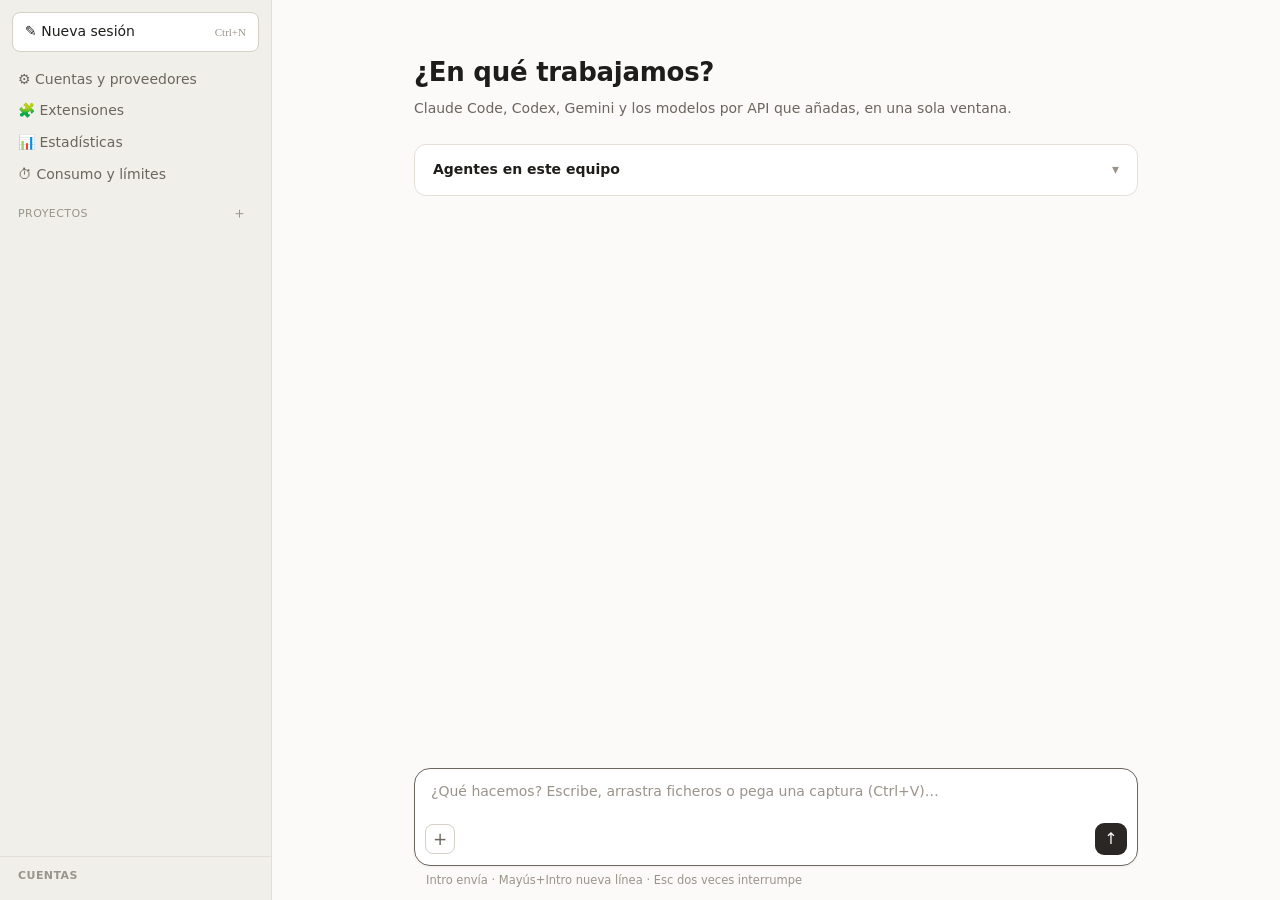
==== src/MultiAgente.App/ui/index.html @ a61f45fe "MultiAgente 0.7.3 Claude Code, Codex y Gemini en una sola ventana, con varias cuentas de varios prov" ====
<!doctype html>
<html lang="es">
<head>
<meta charset="utf-8">
<meta http-equiv="Content-Security-Policy" content="default-src 'self'; img-src 'self' data: https://adjuntos.multiagente; style-src 'self'; script-src 'self'">
<title>MultiAgente</title>
<link rel="stylesheet" href="lib/hljs-claro.css" media="(prefers-color-scheme: light)">
<link rel="stylesheet" href="lib/hljs-oscuro.css" media="(prefers-color-scheme: dark)">
<link rel="stylesheet" href="app.css">
</head>
<body>
  <aside>
    <button class="nueva" id="btnNueva" title="Nueva sesión (Ctrl+N)">✎ Nueva sesión <kbd>Ctrl+N</kbd></button>
    <nav class="menu">
      <button id="btnCuentas">⚙ Cuentas y proveedores</button>
      <button id="btnExtensiones">🧩 Extensiones</button>
      <button id="btnEstadisticas">📊 Estadísticas</button>
      <button id="btnConsumo">⏱ Consumo y límites</button>
    </nav>
    <div class="seccion">Proyectos <button class="mas-proy" id="btnProyectoNuevo" title="Nuevo proyecto">＋</button></div>
    <div class="arbol" id="arbol"></div>
    <div class="cuentas-lat">
      <h4>Cuentas</h4>
      <div id="cuentasLat"></div>
    </div>
  </aside>

  <main>
    <!-- Inicio: sesión nueva -->
    <section class="vista" id="vInicio">
      <div class="conv"><div class="col bienvenida">
        <h1>¿En qué trabajamos?</h1>
        <p class="sub">Claude Code, Codex, Gemini y los modelos por API que añadas, en una sola ventana.</p>
        <section class="tarjeta" id="tarjetaSinCuentas" hidden>
          <h2>Primero, añade una cuenta</h2>
          <p>Una cuenta de Claude, Codex o Gemini (con su inicio de sesión) o de cualquier proveedor por API: GLM, DeepSeek, Kimi,
            Qwen, OpenRouter, modelos locales con Ollama…</p>
          <p><button class="boton prim" id="btnIrCuentas">Añadir cuenta</button></p>
        </section>
        <details class="tarjeta" id="tarjetaAgentes">
          <summary><h2>Agentes en este equipo</h2><span id="resumenAgentes" class="tenue"></span></summary>
          <div id="listaAgentes"></div>
          <footer id="pieAgentes" hidden>
            <span>Falta algo para usar algún agente.</span>
            <button class="boton" id="btnRecomprobar">Comprobar otra vez</button>
            <button class="boton prim" id="btnInstalar">Instalar lo que falta</button>
          </footer>
        </details>
      </div></div>
      <div class="abajo" id="abajoInicio"></div>
    </section>

    <!-- Sesión abierta -->
    <section class="vista" id="vSesion" hidden>
      <header class="cab">
        <div class="cab-tit">
          <span class="nom" id="sesTitulo"></span>
          <button class="ruta enlace" id="sesCarpeta" title="Abrir la carpeta"></button>
        </div>
        <span class="estado-txt" id="sesEstado"></span>
        <span class="contexto" id="sesContexto" hidden title="Contexto usado de la conversación"><i></i><b></b></span>
        <label class="quien" title="Cuenta que trabaja en esta sesión"><span class="punto" id="sesPunto"></span>
          <select id="sesCuenta"></select></label>
        <button class="boton fino" id="btnCambios" title="Ver los ficheros cambiados">± Cambios <b id="cambiosN"></b></button>
        <button class="boton fino" id="btnArchivar" title="Archivar la sesión (deja de verse en la lista)">Archivar</button>
      </header>
      <div class="conv" id="conv"><div class="col" id="entradas"></div></div>
      <div class="abajo" id="abajoSesion"></div>
    </section>

    <!-- Estadísticas -->
    <section class="vista" id="vEstadisticas" hidden>
      <div class="conv"><div class="col ancha">
        <h1>Estadísticas</h1>
        <p class="sub">Lo que han informado los agentes: turnos, tokens y coste (el coste solo cuando el agente lo da, normalmente
          en las cuentas de API). Los límites de cada cuenta se cambian en Cuentas y proveedores › «Límites…».</p>
        <div class="periodo" id="periodo">
          <button data-dias="1">Hoy</button><button data-dias="7" class="on">7 días</button><button data-dias="30">30 días</button>
        </div>
        <div class="cifras" id="cifras"></div>
        <h2 class="titulo-seccion">Por cuenta</h2>
        <div class="lista" id="estCuentas"></div>
        <h2 class="titulo-seccion">Tokens por día</h2>
        <div class="tarjeta barras" id="estDias"></div>
        <h2 class="titulo-seccion">Sesiones que más han usado</h2>
        <div class="lista" id="estSesiones"></div>
      </div></div>
    </section>

    <!-- Consumo y límites -->
    <section class="vista" id="vConsumo" hidden>
      <div class="conv"><div class="col ancha">
        <h1>Consumo y límites</h1>
        <p class="sub">Cuánto ha gastado cada cuenta. Las suscripciones de Claude informan de su bloque de 5 horas y de su límite
          semanal; el mes es el coste que informan los agentes frente al presupuesto que pongas. La marca de cada barra es donde
          el equipo pasa a otra cuenta.</p>
        <p><button class="boton" id="btnConsumoActualizar">↻ Actualizar ahora</button></p>
        <div class="consumos" id="consumoCuentas"></div>
      </div></div>
    </section>

    <!-- Extensiones compartidas -->
    <section class="vista" id="vExtensiones" hidden>
      <div class="conv"><div class="col ancha">
        <h1>Extensiones</h1>
        <p class="sub">Lo que pongas aquí lo usan <b>todas tus cuentas</b> (y, cuando el formato lo permite, Claude Code, Codex y
          Gemini a la vez). Los cambios valen para las sesiones que se abran a partir de ahora.</p>

        <h2 class="titulo-seccion">Servidores MCP
          <button class="boton fino" id="btnMcpNuevo">＋ Añadir servidor</button>
          <button class="boton fino" id="btnMcpImportar">Importar de mi configuración…</button></h2>
        <p class="sub">Herramientas externas (GitHub, bases de datos, navegador…). MultiAgente se las pasa a cada sesión: no se
          toca la configuración de cada agente. Las claves se guardan cifradas.</p>
        <div id="mcpImportables" class="tarjeta" hidden></div>
        <div id="mcpForm" class="tarjeta" hidden></div>
        <div class="lista" id="listaMcp"></div>

        <h2 class="titulo-seccion">Skills
          <button class="boton fino" id="btnSkillNueva">＋ Nueva</button>
          <button class="boton fino" data-importar="skills">Importar de mi configuración…</button>
          <button class="boton fino" data-anadir="skills">Añadir carpeta…</button>
          <button class="boton fino" data-carpeta="skills">Abrir carpeta</button></h2>
        <p class="sub">Instrucciones especializadas que el agente carga cuando las necesita (formato SKILL.md). Una sola carpeta
          para Claude Code, Codex y Gemini.</p>
        <div id="importables-skills" class="tarjeta" hidden></div>
        <div class="lista" id="listaSkills"></div>

        <div id="carpetasExt"></div>

        <h2 class="titulo-seccion">Plugins de Claude Code</h2>
        <p class="sub">Se instalan una vez con <code>/plugin</code> en cualquier sesión de Claude y quedan para todas tus cuentas
          de Claude. Aquí se activan o desactivan.</p>
        <div class="lista" id="listaPlugins"></div>

        <h2 class="titulo-seccion">Instrucciones comunes
          <button class="boton fino" id="btnInstrUsuario">Copiar de mis instrucciones…</button></h2>
        <p class="sub">Normas para todos los agentes y cuentas: se añaden al CLAUDE.md, AGENTS.md y GEMINI.md de cada cuenta en
          un bloque marcado. Lo que cada agente recuerde por su cuenta se conserva y se comparte entre las cuentas de su proveedor.</p>
        <div id="instrUsuario" class="tarjeta" hidden></div>
        <textarea id="instrTexto" class="editor" rows="10" spellcheck="false" placeholder="Por ejemplo: Responde siempre en castellano. Antes de dar algo por hecho, pruébalo."></textarea>
        <p><button class="boton prim" id="btnInstrGuardar">Guardar instrucciones</button></p>
      </div></div>
    </section>

    <!-- Cuentas -->
    <section class="vista" id="vCuentas" hidden>
      <div class="conv"><div class="col ancha">
        <h1>Cuentas y proveedores</h1>
        <p class="sub">Cada cuenta tiene su propia carpeta dentro de <b>datos\cuentas</b>. Tu configuración de siempre
          (~/.claude, ~/.codex, ~/.gemini) no se toca. Las claves se guardan cifradas en la carpeta de MultiAgente.</p>
        <div class="lista" id="listaCuentas"></div>

        <h2 class="titulo-seccion">Equipos <button class="boton fino" id="btnNuevoEquipo">＋ Nuevo equipo</button></h2>
        <p class="sub">Un equipo reparte las sesiones «Automático» entre sus cuentas y, cuando una se agota, pasa la sesión a
          la siguiente con margen sin perder el hilo (mismo proveedor: la misma conversación; otro: con un resumen de lo hecho).</p>
        <div id="listaEquipos"></div>
        <label class="casilla"><input type="checkbox" id="chkResumen"> Mantener un resumen de cada sesión para los relevos
          (una llamada breve a Claude Haiku tras los turnos; solo en equipos con más de una cuenta)</label>

        <section class="tarjeta" id="formCuenta">
          <h2>Añadir cuenta</h2>
          <div class="campos">
            <label>Tipo de cuenta
              <select id="fcTipo"></select>
            </label>
            <p class="ayuda" id="fcAyuda"></p>
            <label>Nombre de la cuenta <input id="fcAlias" maxlength="40" placeholder="p. ej. Claude trabajo, GLM, DeepSeek"></label>
            <label id="fcClaveL">Clave de API
              <span class="fila-campo"><input id="fcClave" type="password" autocomplete="off" spellcheck="false">
              <button class="boton fino" id="fcVerClave" type="button" title="Ver u ocultar">👁</button></span>
              <button class="enlace" id="fcDondeClave" type="button"></button>
            </label>
            <label id="fcEndpointL">Dirección de la API <input id="fcEndpoint" spellcheck="false"></label>
            <label id="fcModeloL">Modelo
              <span class="fila-campo"><input id="fcModelo" list="fcModelos" spellcheck="false" placeholder="El que proponga el proveedor">
              <button class="boton fino" id="fcListar" type="button">Actualizar lista</button></span>
              <datalist id="fcModelos"></datalist>
              <span class="ayuda" id="fcModelosInfo"></span>
            </label>
          </div>
          <footer><span class="tenue" id="fcCatalogo"></span><button class="boton prim" id="fcAnadir">Añadir</button></footer>
        </section>
      </div></div>
    </section>
    <!-- Visor de cambios (a la derecha de la sesión) -->
    <div class="panel" id="panelCambios" hidden>
      <div class="panel-asa" id="panelAsa" title="Arrastra para cambiar el ancho"></div>
      <header class="panel-cab">
        <b>Cambios</b>
        <span class="tenue" id="pcInfo"></span>
        <div class="seg" id="pcModo">
          <button data-modo="git" title="Todo lo que ha cambiado en la carpeta desde el último commit (git)">Carpeta</button>
          <button data-modo="sesion" title="Las ediciones que han hecho los agentes en esta sesión">Esta sesión</button>
        </div>
        <button class="boton fino" id="pcRecargar" title="Actualizar">↻</button>
        <button class="boton fino" id="pcCerrar" title="Cerrar el visor">✕</button>
      </header>
      <div class="panel-cuerpo" id="pcCuerpo"></div>
    </div>
  </main>

  <dialog class="dialogo" id="dlgProyecto">
    <h2 id="dpTitulo">Nuevo proyecto</h2>
    <div class="campos">
      <label>Nombre <input id="dpNombre" maxlength="60" placeholder="p. ej. Web de clientes"></label>
      <label>Carpeta de trabajo
        <span class="fila-campo"><input id="dpRuta" spellcheck="false" placeholder="C:\proyectos\web">
        <button class="boton fino" id="dpElegir" type="button">Elegir…</button></span>
      </label>
      <p class="ayuda">Las sesiones nuevas del proyecto trabajan en esta carpeta. Puede haber varios proyectos en la misma
        carpeta, y una sesión se puede pasar de un proyecto a otro arrastrándola en el lateral.</p>
      <p class="error" id="dpError" hidden></p>
    </div>
    <footer><button class="boton" id="dpCancelar" type="button">Cancelar</button><button class="boton prim" id="dpGuardar" type="button">Crear</button></footer>
  </dialog>

  <dialog class="dialogo ancho" id="dlgImportar">
    <h2>Importar conversaciones</h2>
    <p class="ayuda">Las conversaciones de Claude Code, Codex y Gemini que ya tienes en este PC. Se copian a MultiAgente (los
      originales no se tocan) y las sigues con tus cuentas: con una del mismo proveedor se retoman tal cual; con otra, el agente
      recibe la conversación.</p>
    <div class="imp-filtros">
      <input id="imBuscar" type="search" placeholder="Buscar por título o carpeta…" spellcheck="false">
      <select id="imOrigen"><option value="">Todas</option><option value="Claude">Claude Code</option><option value="Codex">Codex</option><option value="Gemini">Gemini CLI</option></select>
      <label class="casilla"><input type="checkbox" id="imOcultar" checked> Ocultar las ya importadas</label>
    </div>
    <div class="imp-lista" id="imLista"></div>
    <p class="error" id="imError" hidden></p>
    <footer>
      <button class="boton" id="imTodas" type="button">Marcar las que se ven</button>
      <span class="hueco"></span>
      <button class="boton" id="imCerrar" type="button">Cerrar</button>
      <button class="boton prim" id="imImportar" type="button">Importar</button>
    </footer>
  </dialog>

  <div class="menu-flot" id="menuFlot" role="menu" hidden></div>

  <div class="soltar" id="soltar" hidden><b>Suelta para adjuntar</b><span>Se enviarán con tu mensaje</span></div>
  <div class="avisos" id="avisos" aria-live="polite"></div>

  <template id="tCaja">
    <div class="banda relevo" hidden></div>
    <div class="banda" hidden></div>
    <div class="permiso" hidden></div>
    <div class="cola" hidden></div>
    <div class="caja">
      <div class="campos-nueva" hidden>
        <button class="chip elige carpeta" title="Carpeta de trabajo">📁 <span>Elegir carpeta…</span></button>
        <select class="chip elige proyectos" title="Proyectos recientes"></select>
        <label class="chip elige">Quién <select class="cuenta-nueva"></select></label>
      </div>
      <div class="dentro">
        <div class="pend" hidden></div>
        <div class="ordenes" hidden></div>
        <textarea rows="1" placeholder="Escribe, arrastra ficheros o pega una captura (Ctrl+V)…  / para órdenes"></textarea>
        <div class="fila">
          <button class="mas-btn" title="Adjuntar ficheros">+</button>
          <span class="opciones"></span>
          <div class="der">
            <button class="parar" title="Interrumpir (Esc dos veces)" hidden>■</button>
            <button class="enviar" title="Enviar (Intro)">↑</button>
          </div>
        </div>
      </div>
    </div>
    <div class="pie"><span>Intro envía · Mayús+Intro nueva línea · Esc dos veces interrumpe</span><span class="version"></span></div>
  </template>

<script src="lib/marked.umd.js"></script>
<script src="lib/purify.min.js"></script>
<script src="lib/highlight.min.js"></script>
<script src="lib/diff.min.js"></script>
<script src="app.js"></script>
</body>
</html>
---- src/MultiAgente.App/ui/lib/hljs-claro.css ----
pre code.hljs{display:block;overflow-x:auto;padding:1em}code.hljs{padding:3px 5px}/*!
  Theme: GitHub
  Description: Light theme as seen on github.com
  Author: github.com
  Maintainer: @Hirse
  Updated: 2021-05-15

  Outdated base version: https://github.com/primer/github-syntax-light
  Current colors taken from GitHub's CSS
*/.hljs{color:#24292e;background:#fff}.hljs-doctag,.hljs-keyword,.hljs-meta .hljs-keyword,.hljs-template-tag,.hljs-template-variable,.hljs-type,.hljs-variable.language_{color:#d73a49}.hljs-title,.hljs-title.class_,.hljs-title.class_.inherited__,.hljs-title.function_{color:#6f42c1}.hljs-attr,.hljs-attribute,.hljs-literal,.hljs-meta,.hljs-number,.hljs-operator,.hljs-selector-attr,.hljs-selector-class,.hljs-selector-id,.hljs-variable{color:#005cc5}.hljs-meta .hljs-string,.hljs-regexp,.hljs-string{color:#032f62}.hljs-built_in,.hljs-symbol{color:#e36209}.hljs-code,.hljs-comment,.hljs-formula{color:#6a737d}.hljs-name,.hljs-quote,.hljs-selector-pseudo,.hljs-selector-tag{color:#22863a}.hljs-subst{color:#24292e}.hljs-section{color:#005cc5;font-weight:700}.hljs-bullet{color:#735c0f}.hljs-emphasis{color:#24292e;font-style:italic}.hljs-strong{color:#24292e;font-weight:700}.hljs-addition{color:#22863a;background-color:#f0fff4}.hljs-deletion{color:#b31d28;background-color:#ffeef0}
---- src/MultiAgente.App/ui/lib/hljs-oscuro.css ----
pre code.hljs{display:block;overflow-x:auto;padding:1em}code.hljs{padding:3px 5px}/*!
  Theme: GitHub Dark
  Description: Dark theme as seen on github.com
  Author: github.com
  Maintainer: @Hirse
  Updated: 2021-05-15

  Outdated base version: https://github.com/primer/github-syntax-dark
  Current colors taken from GitHub's CSS
*/.hljs{color:#c9d1d9;background:#0d1117}.hljs-doctag,.hljs-keyword,.hljs-meta .hljs-keyword,.hljs-template-tag,.hljs-template-variable,.hljs-type,.hljs-variable.language_{color:#ff7b72}.hljs-title,.hljs-title.class_,.hljs-title.class_.inherited__,.hljs-title.function_{color:#d2a8ff}.hljs-attr,.hljs-attribute,.hljs-literal,.hljs-meta,.hljs-number,.hljs-operator,.hljs-selector-attr,.hljs-selector-class,.hljs-selector-id,.hljs-variable{color:#79c0ff}.hljs-meta .hljs-string,.hljs-regexp,.hljs-string{color:#a5d6ff}.hljs-built_in,.hljs-symbol{color:#ffa657}.hljs-code,.hljs-comment,.hljs-formula{color:#8b949e}.hljs-name,.hljs-quote,.hljs-selector-pseudo,.hljs-selector-tag{color:#7ee787}.hljs-subst{color:#c9d1d9}.hljs-section{color:#1f6feb;font-weight:700}.hljs-bullet{color:#f2cc60}.hljs-emphasis{color:#c9d1d9;font-style:italic}.hljs-strong{color:#c9d1d9;font-weight:700}.hljs-addition{color:#aff5b4;background-color:#033a16}.hljs-deletion{color:#ffdcd7;background-color:#67060c}
---- src/MultiAgente.App/ui/app.css ----
:root{
  --ventana:#fbfaf8; --lateral:#f1efea; --tarjeta:#ffffff; --linea:#e3dfd7; --linea2:#d5d0c6;
  --texto:#1f1d1a; --suave:#6b665e; --tenue:#9a948a; --tinta:#2a2724; --sobre-tinta:#fbfaf8;
  --claude:#c96442; --codex:#10a37f; --gemini:#3b7ded; --api:#8b5cf6;
  --ambar:#b7791f; --ambar-fondo:#fdf4e3; --ambar-borde:#f0d9a8;
  --verde:#2f855a; --rojo:#c2410c; --rojo-fondo:#fdeee6; --azul:#2b6cb0; --sel:#e8e4dc; --burbuja:#ece8e0;
  --sombra:0 1px 2px rgba(0,0,0,.05),0 8px 24px rgba(0,0,0,.08);
  --mono:"Cascadia Mono",Consolas,monospace;
}
@media (prefers-color-scheme: dark){
  :root{
    --ventana:#1e1d1b; --lateral:#191816; --tarjeta:#262421; --linea:#33302c; --linea2:#45413b;
    --texto:#ece9e3; --suave:#a8a298; --tenue:#7b766d; --tinta:#ece9e3; --sobre-tinta:#1e1d1b;
    --ambar:#e0a54a; --ambar-fondo:#2e2516; --ambar-borde:#5a4520; --verde:#5fb98a; --rojo:#f08a5d; --rojo-fondo:#3a2219;
    --sel:#2c2a26; --burbuja:#2c2a26; --sombra:0 1px 2px rgba(0,0,0,.3),0 8px 24px rgba(0,0,0,.4);
  }
}
*{box-sizing:border-box}
[hidden]{display:none!important}
html,body{height:100%}
body{margin:0;display:flex;background:var(--ventana);color:var(--texto);font:14px/1.55 "Segoe UI Variable Text","Segoe UI",system-ui,sans-serif;overflow:hidden}
button,input,select,textarea{font:inherit;color:inherit}
button{cursor:pointer}
button:disabled{cursor:default;opacity:.5}
:focus-visible{outline:2px solid var(--gemini);outline-offset:2px}
.tenue{color:var(--tenue)}
.enlace{border:0;background:none;padding:0;color:var(--suave);text-decoration:underline;text-underline-offset:2px;cursor:pointer;font-size:inherit;text-align:left}
.boton{border:1px solid var(--linea2);background:var(--tarjeta);border-radius:8px;padding:5px 12px;font-size:13px;white-space:nowrap}
.boton:hover:not(:disabled){background:var(--burbuja)}
.boton.prim{background:var(--tinta);color:var(--sobre-tinta);border-color:var(--tinta)}
.boton.fino{padding:3px 9px;font-size:12px}
.boton.peligro{color:var(--rojo)}
.p-Claude{background:var(--claude)} .p-Codex{background:var(--codex)} .p-Gemini{background:var(--gemini)} .p-api{background:var(--api)} .p-comun{background:var(--tenue)}
.punto{display:inline-block;width:9px;height:9px;border-radius:3px;flex:none}

/* ---------- Lateral */
aside{width:272px;background:var(--lateral);border-right:1px solid var(--linea);display:flex;flex-direction:column;flex:none;min-height:0}
.nueva{margin:12px;padding:8px 12px;border:1px solid var(--linea2);background:var(--tarjeta);border-radius:8px;display:flex;align-items:center;gap:8px;text-align:left}
.nueva:hover{background:var(--burbuja)}
.nueva kbd{margin-left:auto;font:11px "Segoe UI";color:var(--tenue)}
.menu{padding:0 8px;display:flex;flex-direction:column}
.menu button{border:0;background:none;text-align:left;padding:5px 10px;border-radius:6px;color:var(--suave)}
.menu button:hover,.menu button.on{background:var(--sel);color:var(--texto)}
.seccion{padding:14px 18px 4px;font-size:11px;letter-spacing:.04em;text-transform:uppercase;color:var(--tenue)}
.arbol{flex:1;overflow:auto;padding-bottom:8px}
.vacio{padding:2px 18px;font-size:13px;color:var(--tenue)}
.proyecto{padding:6px 18px 2px;font-weight:600;font-size:13px;display:flex;gap:6px;align-items:center;white-space:nowrap;overflow:hidden;text-overflow:ellipsis}
.ses{margin:1px 8px;padding:5px 10px 5px 26px;border-radius:7px;display:flex;align-items:center;gap:8px;font-size:13px;position:relative;border:0;background:none;width:calc(100% - 16px);text-align:left}
.ses:hover{background:var(--sel)}
.ses.activa{background:var(--sel);font-weight:600}
.ses .t{flex:1;white-space:nowrap;overflow:hidden;text-overflow:ellipsis}
.est{position:absolute;left:11px;top:50%;margin-top:-4px;width:8px;height:8px;border-radius:50%;background:var(--linea2)}
.est.Trabajando,.est.Arrancando{border:2px solid var(--azul);border-right-color:transparent;background:none;width:10px;height:10px;margin-top:-5px;left:10px;animation:gira 1s linear infinite}
.est.Esperando{background:var(--verde)} .est.PidePermiso{background:var(--rojo)} .est.Error{background:var(--ambar)}
@keyframes gira{to{transform:rotate(360deg)}}
@media (prefers-reduced-motion: reduce){.est.Trabajando,.est.Arrancando{animation:none}}
.cuentas-lat{border-top:1px solid var(--linea);padding:10px 0 12px;max-height:40%;overflow:auto}
.cuentas-lat h4{margin:0 0 4px;padding:0 18px;font-size:11px;letter-spacing:.04em;text-transform:uppercase;color:var(--tenue);font-weight:600}
.cta{display:flex;align-items:center;gap:8px;padding:3px 18px;font-size:12.5px}
.cta .a{flex:1;white-space:nowrap;overflow:hidden;text-overflow:ellipsis}
.cta .e{font-size:11.5px;color:var(--tenue)} .cta .e.falta{color:var(--ambar)}

/* ---------- Vistas */
main{flex:1;display:flex;min-width:0;min-height:0}
.vista{flex:1;display:flex;flex-direction:column;min-width:0;min-height:0}
.conv{flex:1;overflow:auto;padding:28px 0 16px;scroll-behavior:auto}
.col{max-width:780px;margin:0 auto;padding:0 28px}
.col.ancha{max-width:900px}
.bienvenida{padding-top:24px}
h1{font-size:26px;font-weight:600;margin:0 0 6px;letter-spacing:-.01em}
.sub{color:var(--suave);margin:0 0 24px}
.tarjeta{border:1px solid var(--linea);background:var(--tarjeta);border-radius:12px;padding:14px 18px;margin-bottom:16px}
.tarjeta h2{font-size:14px;margin:0;font-weight:600}
.tarjeta p{margin:8px 0 0;color:var(--suave)}
.tarjeta>summary{list-style:none;display:flex;align-items:center;gap:12px;cursor:pointer}
.tarjeta>summary::-webkit-details-marker{display:none}
.tarjeta>summary::after{content:"▾";margin-left:auto;color:var(--tenue)}
.tarjeta[open]>summary{margin-bottom:8px}
.tarjeta footer{display:flex;align-items:center;gap:10px;margin-top:12px;padding-top:12px;border-top:1px solid var(--linea);color:var(--suave);font-size:13px}
.tarjeta footer>span:first-child{flex:1}

.prov{display:grid;grid-template-columns:12px 140px 1fr auto;gap:4px 12px;align-items:start;padding:9px 0;border-top:1px solid var(--linea)}
.prov:first-child{border-top:0}
.prov .punto{margin-top:6px}
.prov .nombre{font-weight:600}
.prov ul{list-style:none;margin:0;padding:0;font-size:13px;color:var(--suave)}
.prov li{display:flex;gap:8px}
.prov li .v{color:var(--tenue);font-variant-numeric:tabular-nums}
.ok{color:var(--verde)} .falta{color:var(--ambar)}

/* ---------- Cabecera de sesión */
.cab{height:52px;display:flex;align-items:center;gap:12px;padding:0 20px;border-bottom:1px solid var(--linea);flex:none}
.cab-tit{display:flex;flex-direction:column;min-width:0;flex:1;line-height:1.25}
.cab .nom{font-weight:600;white-space:nowrap;overflow:hidden;text-overflow:ellipsis}
.cab .ruta{font-size:12px;color:var(--tenue);text-decoration:none;white-space:nowrap;overflow:hidden;text-overflow:ellipsis;max-width:100%}
.cab .ruta:hover{text-decoration:underline}
.estado-txt{font-size:12px;color:var(--suave);white-space:nowrap}
.quien{display:flex;align-items:center;gap:6px;font-size:12.5px;border:1px solid var(--linea2);border-radius:20px;padding:2px 6px 2px 10px}
.quien select{border:0;background:none;outline:none;max-width:280px}

/* ---------- Conversación */
.yo{display:flex;flex-direction:column;align-items:flex-end;margin:6px 0 20px}
.yo .burbuja{background:var(--burbuja);border-radius:14px 14px 4px 14px;padding:9px 14px;max-width:85%;white-space:pre-wrap;overflow-wrap:anywhere}
.adjs{display:flex;gap:8px;margin-bottom:6px;flex-wrap:wrap;justify-content:flex-end}
.mini{width:110px;height:72px;border-radius:8px;border:1px solid var(--linea2);background:var(--tarjeta) center/cover no-repeat;position:relative;overflow:hidden}
.mini small{position:absolute;bottom:0;left:0;right:0;font-size:10px;padding:1px 6px;background:color-mix(in srgb,var(--tarjeta) 85%,transparent);color:var(--suave);white-space:nowrap;overflow:hidden;text-overflow:ellipsis}
.fich{display:flex;align-items:center;gap:8px;border:1px solid var(--linea2);background:var(--tarjeta);border-radius:8px;padding:5px 10px;font-size:12px;max-width:260px;position:relative}
.fich span{white-space:nowrap;overflow:hidden;text-overflow:ellipsis}
.ia{margin:0 0 14px;overflow-wrap:anywhere}
.ia>:first-child{margin-top:0}
.ia p{margin:0 0 10px}
.ia pre{background:var(--burbuja);border-radius:8px;padding:10px 12px;overflow:auto;font:12.5px/1.45 var(--mono)}
.ia pre code.hljs{background:none;padding:0}
.ia code{font:12.5px var(--mono);background:var(--burbuja);padding:1px 5px;border-radius:4px}
.ia pre code{background:none;padding:0}
.ia table{border-collapse:collapse;margin:8px 0}
.ia th,.ia td{border:1px solid var(--linea2);padding:4px 8px;text-align:left}
.ia a{color:var(--azul)}
.cuenta-de{font-size:11px;color:var(--tenue);margin:-6px 0 10px}
details.pens{margin:0 0 10px;color:var(--suave);font-size:13px}
details.pens summary{cursor:pointer;color:var(--tenue);list-style:none}
details.pens summary::before{content:"▸ "} details.pens[open] summary::before{content:"▾ "}
details.pens div{white-space:pre-wrap;padding:4px 0 0 14px;border-left:2px solid var(--linea)}
details.herr{margin:2px 0;font-size:13px;color:var(--suave)}
details.herr summary{cursor:pointer;list-style:none;display:flex;align-items:center;gap:8px;padding:2px 0}
details.herr summary::-webkit-details-marker{display:none}
details.herr summary .ic{width:16px;text-align:center;flex:none}
details.herr summary .tt{flex:1;white-space:nowrap;overflow:hidden;text-overflow:ellipsis}
details.herr summary .st{font-size:11.5px}
.st.completed{color:var(--verde)} .st.failed{color:var(--rojo)} .st.pending,.st.in_progress{color:var(--azul)}
details.herr .cuerpo{margin:4px 0 8px 24px}
details.herr pre{margin:4px 0;max-height:320px;overflow:auto;background:var(--burbuja);border-radius:6px;padding:8px 10px;font:12px/1.45 var(--mono);white-space:pre-wrap}
.dif{font:12px/1.45 var(--mono);background:var(--burbuja);border-radius:6px;padding:6px 0;max-height:360px;overflow:auto;margin:4px 0}
.dif div{padding:0 10px;white-space:pre-wrap}
.dif .mas{background:color-mix(in srgb,var(--verde) 16%,transparent)}
.dif .menos{background:color-mix(in srgb,var(--rojo) 16%,transparent)}
.dif-ruta{font-size:12px}
.plan{border:1px solid var(--linea);border-radius:10px;padding:8px 14px;margin:8px 0 14px;font-size:13px;background:var(--tarjeta)}
.plan b{font-size:12px;color:var(--suave);font-weight:600}
.plan ul{list-style:none;margin:4px 0 0;padding:0}
.plan li.completed{color:var(--tenue);text-decoration:line-through}
.plan li.in_progress{font-weight:600}
.relevo-linea{display:flex;align-items:center;gap:12px;margin:22px 0;color:var(--suave);font-size:12px}
.relevo-linea::before,.relevo-linea::after{content:"";flex:1;height:1px;background:var(--linea2)}
.relevo-linea>span{border:1px solid var(--linea2);border-radius:20px;padding:3px 12px;background:var(--ventana);max-width:80%;text-align:center}
.aviso{margin:6px 0 14px;font-size:13px;padding:7px 12px;border-radius:8px;background:var(--burbuja);color:var(--suave)}
.aviso.error,.aviso.limite{background:var(--rojo-fondo);color:var(--texto)}
.aviso.interrumpido{background:none;padding:0;color:var(--tenue)}
.trabajando{color:var(--tenue);font-size:13px;margin:4px 0 12px;display:flex;align-items:center;gap:8px}
.trabajando i{width:10px;height:10px;border-radius:50%;border:2px solid var(--azul);border-right-color:transparent;animation:gira 1s linear infinite}

/* ---------- Abajo: bandas, permiso, cola, caja */
.abajo{flex:none;padding:0 0 10px}
.banda,.permiso,.cola{max-width:780px;margin:0 auto 8px;padding:0 28px}
.banda>div{display:flex;align-items:center;gap:10px;background:var(--ambar-fondo);border:1px solid var(--ambar-borde);border-radius:10px;padding:8px 12px;font-size:13px}
.banda>div span{flex:1}
.banda.relevo>div{background:color-mix(in srgb,var(--azul) 9%,var(--tarjeta));border-color:color-mix(in srgb,var(--azul) 35%,var(--linea2))}
.banda .reloj{font-variant-numeric:tabular-nums;font-weight:600}
.permiso>div{border:1px solid var(--rojo);background:var(--tarjeta);border-radius:12px;padding:10px 12px;box-shadow:var(--sombra)}
.permiso .pt{font-size:13px;margin-bottom:8px}
.permiso .pt b{font-weight:600}
.permiso .ops{display:flex;gap:8px;flex-wrap:wrap}
.cola>div{font-size:12.5px;color:var(--suave);border:1px dashed var(--linea2);border-radius:10px;padding:6px 12px}
.cola>div div{white-space:nowrap;overflow:hidden;text-overflow:ellipsis}
.caja{max-width:780px;margin:0 auto;padding:0 28px;position:relative}
.campos-nueva{display:flex;gap:8px;flex-wrap:wrap;margin-bottom:8px}
.caja .dentro{border:1px solid var(--linea2);background:var(--tarjeta);border-radius:16px;box-shadow:0 1px 3px rgba(0,0,0,.05)}
.caja .dentro:focus-within{border-color:var(--suave)}
.pend{display:flex;gap:8px;padding:10px 12px 0;flex-wrap:wrap}
.pend .mini{width:70px;height:50px}
.quitar{position:absolute;top:2px;right:2px;width:18px;height:18px;border-radius:50%;border:0;background:var(--tinta);color:var(--sobre-tinta);font-size:10px;line-height:18px;padding:0}
.fich .quitar{position:static;margin-left:4px}
.caja textarea{display:block;width:100%;border:0;background:none;resize:none;outline:none;padding:12px 16px 4px;color:var(--texto);min-height:48px;max-height:40vh}
.caja textarea::placeholder{color:var(--tenue)}
.fila{display:flex;align-items:center;gap:6px;padding:6px 10px 10px}
.opciones{display:flex;gap:4px;flex-wrap:wrap;min-width:0}
.chip{white-space:nowrap;border:1px solid transparent;background:none;border-radius:8px;padding:3px 8px;color:var(--suave);font-size:12.5px;max-width:240px}
select.chip{appearance:none;-webkit-appearance:none;cursor:pointer;padding-right:18px;background-image:linear-gradient(45deg,transparent 50%,currentColor 50%),linear-gradient(135deg,currentColor 50%,transparent 50%);background-position:calc(100% - 9px) 55%,calc(100% - 5px) 55%;background-size:4px 4px;background-repeat:no-repeat}
select.chip:hover,.chip:hover{background-color:var(--burbuja)}
.chip.elige{border-color:var(--linea2);color:var(--texto);display:inline-flex;align-items:center;gap:6px}
.chip.elige select{border:0;background:none;outline:none;max-width:220px}
.chip.carpeta span{max-width:300px;overflow:hidden;text-overflow:ellipsis}
.mas-btn{flex:none;width:30px;height:30px;border-radius:8px;border:1px solid var(--linea2);background:none;font-size:17px;line-height:1;color:var(--suave)}
.der{margin-left:auto;display:flex;gap:6px}
.enviar,.parar{flex:none;width:32px;height:32px;border-radius:9px;border:0;background:var(--tinta);color:var(--sobre-tinta);font-size:16px}
.parar{font-size:12px}
.pie{max-width:780px;margin:6px auto 0;padding:0 40px;font-size:11.5px;color:var(--tenue);display:flex;gap:16px;justify-content:space-between}
.ordenes{max-height:220px;overflow:auto;border-bottom:1px solid var(--linea);padding:4px}
.ordenes button{display:flex;gap:10px;width:100%;border:0;background:none;text-align:left;padding:4px 10px;border-radius:6px;font-size:13px}
.ordenes button.sel,.ordenes button:hover{background:var(--sel)}
.ordenes b{font-weight:600;white-space:nowrap}
.ordenes span{color:var(--suave);white-space:nowrap;overflow:hidden;text-overflow:ellipsis}

/* ---------- Cuentas */
.lista{border:1px solid var(--linea);border-radius:12px;background:var(--tarjeta);overflow:hidden;margin-bottom:20px}
.cuenta{display:grid;grid-template-columns:28px minmax(0,1.3fr) minmax(0,1.2fr) auto;gap:14px;align-items:center;padding:12px 16px;border-top:1px solid var(--linea)}
.cuenta:first-child{border-top:0}
.logo{width:28px;height:28px;border-radius:7px;color:#fff;font-weight:700;font-size:13px;display:flex;align-items:center;justify-content:center}
.cuenta .n{font-weight:600;min-width:0}
.cuenta .n small{display:block;font-weight:400;color:var(--suave);font-size:12px;white-space:nowrap;overflow:hidden;text-overflow:ellipsis}
.cuenta .t{font-size:12px;color:var(--suave)}
.cuenta .acc{display:flex;gap:6px}
.campos{display:grid;gap:12px;margin-top:12px}
.campos label{display:flex;flex-direction:column;gap:4px;font-size:13px;color:var(--suave)}
.campos input,.campos select{border:1px solid var(--linea2);background:var(--ventana);border-radius:8px;padding:6px 10px;color:var(--texto);width:100%}
.fila-campo{display:flex;gap:6px;align-items:center}
.ayuda{font-size:12.5px;color:var(--suave);margin:0}

h2.titulo-seccion{font-size:16px;margin:8px 0 4px;display:flex;align-items:center;gap:12px}
.cuenta .uso{font-size:11.5px;color:var(--suave);display:block}
.cuenta .uso.agotada{color:var(--ambar)}
.equipo{border:1px solid var(--linea);border-radius:12px;background:var(--tarjeta);padding:12px 16px;margin-bottom:12px}
.equipo .cab-eq{display:flex;gap:10px;align-items:center;flex-wrap:wrap;margin-bottom:10px;font-size:13px;color:var(--suave)}
.equipo .cab-eq input[type=text]{font-weight:600;border:1px solid var(--linea2);background:var(--ventana);border-radius:7px;padding:4px 8px;color:var(--texto);width:180px}
.equipo .cab-eq select,.equipo .cab-eq input[type=number]{border:1px solid var(--linea2);background:var(--ventana);border-radius:7px;padding:3px 6px;color:var(--texto)}
.equipo .cab-eq input[type=number]{width:64px}
.equipo .cab-eq .der{margin-left:auto}
.miembros{display:flex;flex-direction:column;gap:4px}
.miembro{display:flex;align-items:center;gap:8px;border:1px solid var(--linea);border-radius:8px;padding:4px 8px;font-size:13px;background:var(--ventana)}
.miembro.fuera{opacity:.55}
.miembro .a{flex:1}
.miembro .num{width:18px;color:var(--tenue);font-size:12px;text-align:right}
.miembro button{border:0;background:none;color:var(--suave);padding:0 4px}
.casilla{display:flex;gap:8px;align-items:flex-start;font-size:13px;color:var(--suave);margin:4px 0 20px}

/* ---------- Estadísticas y límites */
.periodo{display:inline-flex;border:1px solid var(--linea2);border-radius:9px;overflow:hidden;margin-bottom:16px}
.periodo button{border:0;background:var(--tarjeta);padding:5px 14px;font-size:13px;color:var(--suave)}
.periodo button.on{background:var(--tinta);color:var(--sobre-tinta)}
.cifras{display:grid;grid-template-columns:repeat(3,minmax(0,1fr));gap:12px;margin-bottom:20px}
.cifra{border:1px solid var(--linea);background:var(--tarjeta);border-radius:12px;padding:12px 16px}
.cifra b{display:block;font-size:22px;font-weight:600;font-variant-numeric:tabular-nums}
.cifra span{font-size:12px;color:var(--suave)}
.fila-est{display:grid;grid-template-columns:minmax(0,1.6fr) repeat(3,minmax(70px,.6fr));gap:10px;align-items:center;padding:9px 16px;border-top:1px solid var(--linea);font-size:13px}
.fila-est:first-child{border-top:0}
.fila-est.cab{font-size:11.5px;color:var(--tenue);text-transform:uppercase;letter-spacing:.03em}
.fila-est .num{text-align:right;font-variant-numeric:tabular-nums}
.fila-est .t{display:flex;align-items:center;gap:8px;min-width:0}
.fila-est .t span:last-child{white-space:nowrap;overflow:hidden;text-overflow:ellipsis}
.barras{display:flex;align-items:flex-end;gap:4px;height:150px;padding:12px 16px 26px;position:relative}
.barra{flex:1;background:color-mix(in srgb,var(--azul) 55%,transparent);border-radius:3px 3px 0 0;min-height:1px;position:relative}
.barra span{position:absolute;bottom:-20px;left:50%;transform:translateX(-50%);font-size:10px;color:var(--tenue);white-space:nowrap}
.limites{display:flex;gap:12px;flex-wrap:wrap;align-items:flex-end;grid-column:1 / -1;padding:8px 0 2px;font-size:12.5px;color:var(--suave)}
.limites label{display:flex;flex-direction:column;gap:3px}
.limites input{width:110px;border:1px solid var(--linea2);background:var(--ventana);border-radius:7px;padding:4px 8px;color:var(--texto)}
.contexto{display:flex;align-items:center;gap:6px;font-size:12px;color:var(--suave);white-space:nowrap}
.contexto i{width:16px;height:16px;border-radius:50%;background:conic-gradient(var(--suave) calc(var(--p,0)*1%),var(--linea2) 0);position:relative}
.contexto i::after{content:"";position:absolute;inset:3px;border-radius:50%;background:var(--ventana)}
.contexto.alto{color:var(--ambar)} .contexto.alto i{background:conic-gradient(var(--ambar) calc(var(--p,0)*1%),var(--linea2) 0)}

/* ---------- Extensiones */
.ext{display:grid;grid-template-columns:minmax(0,1fr) auto;gap:4px 14px;align-items:center;padding:10px 16px;border-top:1px solid var(--linea)}
.ext:first-child{border-top:0}
.ext .n{font-weight:600;min-width:0}
.ext .n small{display:block;font-weight:400;color:var(--suave);font-size:12px;white-space:nowrap;overflow:hidden;text-overflow:ellipsis}
.ext .n .problema{color:var(--ambar)}
.ext .acc{display:flex;gap:6px;align-items:center}
.ext.inactivo .n{opacity:.55}
.lista-vacia{padding:10px 16px;color:var(--tenue);font-size:13px}
.sel-lista{display:flex;flex-direction:column;gap:4px;max-height:280px;overflow:auto;margin:8px 0}
.sel-lista label{display:flex;gap:8px;align-items:flex-start;font-size:13px}
.sel-lista small{color:var(--suave)}
.editor{width:100%;border:1px solid var(--linea2);background:var(--tarjeta);border-radius:10px;padding:10px 12px;font:13px/1.5 var(--mono);color:var(--texto);resize:vertical}
.valores{display:grid;grid-template-columns:1fr 1.4fr auto auto;gap:6px;align-items:center;font-size:12.5px}
.valores input[type=text],.valores input[type=password]{border:1px solid var(--linea2);background:var(--ventana);border-radius:7px;padding:4px 8px;color:var(--texto);width:100%}
.interr{position:relative;width:34px;height:19px;flex:none}
.interr input{opacity:0;width:0;height:0;position:absolute}
.interr span{position:absolute;inset:0;border-radius:10px;background:var(--linea2);cursor:pointer;transition:background .15s}
.interr span::after{content:"";position:absolute;top:2px;left:2px;width:15px;height:15px;border-radius:50%;background:#fff;transition:transform .15s}
.interr input:checked+span{background:var(--verde)}
.interr input:checked+span::after{transform:translateX(15px)}
.interr input:focus-visible+span{outline:2px solid var(--gemini);outline-offset:2px}

/* ---------- Ventanas estrechas (la ventana mínima es de 820 px) */
@media (max-width: 1000px){
  aside{width:220px}
  .col,.caja,.banda,.permiso,.cola{padding:0 14px}
  .pie{padding:0 24px}
  .cab{padding:0 12px}
  .quien select{max-width:150px}
  .cuenta{grid-template-columns:28px minmax(0,1fr) auto;}
  .cuenta .t{grid-column:2}
  .cuenta .acc{grid-column:3;grid-row:1 / span 2}
}

/* ---------- Soltar y avisos */
.soltar{position:fixed;inset:10px;border:2px dashed var(--azul);border-radius:16px;background:color-mix(in srgb,var(--azul) 8%,var(--ventana));display:flex;flex-direction:column;align-items:center;justify-content:center;gap:6px;color:var(--azul);z-index:20;pointer-events:none}
.soltar b{font-size:17px} .soltar span{color:var(--suave)}
.avisos{position:fixed;right:16px;bottom:16px;display:flex;flex-direction:column;gap:8px;z-index:30;max-width:420px}
.avisos div{background:var(--tinta);color:var(--sobre-tinta);border-radius:10px;padding:10px 14px;font-size:13px;box-shadow:var(--sombra)}

/* ---------- Proyectos en el lateral */
.seccion{display:flex;align-items:center}
.mas-proy{margin-left:auto;border:0;background:none;color:var(--tenue);font-size:15px;line-height:1;padding:2px 6px;border-radius:5px}
.mas-proy:hover{background:var(--sel);color:var(--texto)}
.proyecto{margin:4px 8px 1px;padding:4px 6px 4px 8px;border-radius:7px;cursor:pointer;user-select:none;color:var(--texto)}
.proyecto:hover{background:color-mix(in srgb,var(--sel) 60%,transparent)}
.proyecto .flecha{width:10px;flex:none;color:var(--tenue);font-size:10px}
.proyecto .n{flex:1;overflow:hidden;text-overflow:ellipsis}
.proyecto .cuantas{font-size:11px;font-weight:400;color:var(--tenue)}
.proyecto .acc{display:none;gap:2px}
.proyecto:hover .acc,.proyecto:focus-within .acc{display:flex}
.proyecto .acc button{border:0;background:none;color:var(--suave);font-weight:400;padding:0 5px;border-radius:5px;line-height:20px}
.proyecto .acc button:hover{background:var(--linea);color:var(--texto)}
.proyecto.destino{background:color-mix(in srgb,var(--azul) 18%,transparent);outline:1px dashed var(--azul)}
.arbol.moviendo .proyecto{outline:1px dashed var(--linea2)}
.vacio.dentro{padding:2px 18px 4px 34px;font-size:12px}
.ses .mas-ses{visibility:hidden;color:var(--tenue);padding:0 4px;border-radius:4px;line-height:18px}
.ses:hover .mas-ses,.ses.activa .mas-ses{visibility:visible}
.ses .mas-ses:hover{background:var(--linea);color:var(--texto)}

/* ---------- Menú flotante y diálogo */
.menu-flot{position:fixed;z-index:40;min-width:200px;max-width:300px;max-height:70vh;overflow:auto;background:var(--tarjeta);border:1px solid var(--linea2);border-radius:10px;box-shadow:var(--sombra);padding:4px}
.menu-flot button{display:block;width:100%;text-align:left;border:0;background:none;padding:6px 10px;border-radius:6px;font-size:13px;white-space:nowrap;overflow:hidden;text-overflow:ellipsis}
.menu-flot button:hover:not(:disabled),.menu-flot button:focus-visible{background:var(--sel);outline:none}
.menu-flot button.peligro{color:var(--rojo)}
.menu-flot button.actual{opacity:1;color:var(--tenue)}
.menu-flot .sep{height:1px;background:var(--linea);margin:4px 2px}
.menu-flot .tit{padding:4px 10px 2px;font-size:11px;letter-spacing:.04em;text-transform:uppercase;color:var(--tenue)}
.dialogo{border:1px solid var(--linea2);border-radius:14px;background:var(--tarjeta);color:var(--texto);padding:18px 20px;width:min(480px,calc(100vw - 32px));box-shadow:var(--sombra)}
.dialogo::backdrop{background:rgba(0,0,0,.28)}
.dialogo h2{font-size:16px;margin:0}
.dialogo .ayuda{margin:0;font-size:12px;color:var(--tenue)}
.dialogo .error{margin:0;font-size:13px;color:var(--rojo)}
.dialogo footer{display:flex;justify-content:flex-end;gap:8px;margin-top:16px}

/* ---------- Visor de cambios */
#btnCambios.on{background:var(--sel);border-color:var(--linea2)}
#btnCambios b{font-weight:600;font-variant-numeric:tabular-nums}
.panel{width:min(40vw,560px);min-width:320px;flex:none;display:flex;flex-direction:column;border-left:1px solid var(--linea);background:var(--ventana);position:relative;min-height:0}
.panel-asa{position:absolute;left:-3px;top:0;bottom:0;width:6px;cursor:col-resize;z-index:2}
.panel-asa:hover,body.redimensionando .panel-asa{background:color-mix(in srgb,var(--azul) 30%,transparent)}
body.redimensionando{cursor:col-resize;user-select:none}
.panel-cab{height:52px;display:flex;align-items:center;gap:10px;padding:0 12px 0 16px;border-bottom:1px solid var(--linea);flex:none}
.panel-cab #pcInfo{flex:1;font-size:12px;white-space:nowrap;overflow:hidden;text-overflow:ellipsis}
.seg{display:flex;border:1px solid var(--linea2);border-radius:8px;overflow:hidden;flex:none}
.seg button{border:0;background:none;padding:3px 10px;font-size:12px;color:var(--suave)}
.seg button+button{border-left:1px solid var(--linea2)}
.seg button.on{background:var(--sel);color:var(--texto);font-weight:600}
.panel-cuerpo{flex:1;overflow:auto;padding:8px 0 24px}
.pc-vacio{padding:10px 16px;color:var(--tenue);font-size:13px}
.pc-nota{margin:4px 12px 8px;padding:8px 12px;border-radius:8px;background:var(--burbuja);color:var(--suave);font-size:12.5px}
.pc-fich{border-bottom:1px solid var(--linea)}
.pc-cab{display:flex;align-items:center;gap:8px;width:100%;border:0;background:none;text-align:left;padding:7px 14px;font-size:13px;min-width:0}
.pc-cab:hover{background:var(--burbuja)}
.pc-cab .flecha{width:10px;flex:none;color:var(--tenue);font-size:10px}
.pc-est{flex:none;min-width:18px;height:18px;padding:0 3px;box-sizing:border-box;border-radius:5px;display:inline-flex;align-items:center;justify-content:center;font:600 11px var(--mono);background:var(--burbuja);color:var(--suave)}
.pc-est.e-A,.pc-est.e-N{color:var(--verde);background:color-mix(in srgb,var(--verde) 14%,transparent)}
.pc-est.e-D{color:var(--rojo);background:color-mix(in srgb,var(--rojo) 14%,transparent)}
.pc-est.e-M{color:var(--ambar);background:color-mix(in srgb,var(--ambar) 14%,transparent)}
.pc-ruta{flex:1;min-width:0;white-space:nowrap;overflow:hidden;text-overflow:ellipsis}
.pc-ruta b{font-weight:600}
.pc-ruta .tenue{font-size:12px}
.pc-cifras{flex:none;display:flex;gap:6px;font:12px var(--mono)}
.pc-cifras .mas{color:var(--verde)} .pc-cifras .menos{color:var(--rojo)}
.pc-dif{padding:0 0 8px}
.pc-paso{padding:6px 16px 2px;font-size:11.5px;color:var(--tenue)}
.pc-pie{padding:6px 16px 0;font-size:12px}
.udif{font:12px/1.5 var(--mono);overflow-x:auto;background:var(--tarjeta);border-top:1px solid var(--linea);border-bottom:1px solid var(--linea)}
.udif>div{display:grid;grid-template-columns:44px 44px 16px minmax(0,1fr);min-width:max-content}
.udif .n{color:var(--tenue);text-align:right;padding-right:8px;user-select:none;font-size:11px}
.udif .s{color:var(--tenue);user-select:none}
.udif .c{white-space:pre;padding-right:16px}
.udif .mas{background:color-mix(in srgb,var(--verde) 13%,transparent)}
.udif .mas .s{color:var(--verde)}
.udif .menos{background:color-mix(in srgb,var(--rojo) 13%,transparent)}
.udif .menos .s{color:var(--rojo)}
.udif .h{background:color-mix(in srgb,var(--azul) 9%,transparent);color:var(--suave)}
.udif .h .c{font-style:italic;color:var(--tenue)}
.udif>.pc-vacio{display:block}
@media (max-width:1100px){main{position:relative}.panel{position:absolute;right:0;top:0;bottom:0;z-index:20;box-shadow:var(--sombra)}}

/* ---------- Consumo y límites */
.consumos{display:grid;grid-template-columns:repeat(auto-fill,minmax(340px,1fr));gap:14px;margin-bottom:24px}
.tarjeta.consumo{margin:0;display:flex;flex-direction:column;gap:12px}
.cs-cab{display:flex;align-items:center;gap:8px;min-width:0}
.cs-cab b{white-space:nowrap;overflow:hidden;text-overflow:ellipsis}
.cs-cab .tenue{font-size:12px;white-space:nowrap;overflow:hidden;text-overflow:ellipsis;flex:1}
.cs-estado{flex:none;font-size:11.5px;padding:1px 8px;border-radius:20px}
.cs-estado.ok{color:var(--verde);background:color-mix(in srgb,var(--verde) 12%,transparent)}
.cs-estado.falta{color:var(--ambar);background:var(--ambar-fondo)}
.cs-fila{display:flex;flex-direction:column;gap:5px}
.cs-tit{display:flex;justify-content:space-between;font-size:13px;color:var(--suave)}
.cs-tit b{color:var(--texto);font-variant-numeric:tabular-nums}
.cs-barra{position:relative;height:8px;border-radius:5px;background:var(--burbuja)}
.cs-barra i{position:absolute;left:0;top:0;bottom:0;border-radius:5px;background:var(--verde);transition:width .3s}
.cs-barra.medio i{background:var(--ambar)} .cs-barra.alto i{background:var(--rojo)}
.cs-umbral{position:absolute;top:-3px;bottom:-3px;width:2px;margin-left:-1px;background:var(--texto);opacity:.45;border-radius:1px}
.cs-sub{display:flex;justify-content:space-between;gap:10px;font-size:12px;color:var(--tenue)}
.cs-nota{font-size:12.5px;color:var(--suave);background:var(--burbuja);border-radius:8px;padding:8px 10px}
.cs-pie{display:flex;align-items:center;justify-content:space-between;font-size:12px;border-top:1px solid var(--linea);padding-top:10px}
@media (prefers-reduced-motion: reduce){.cs-barra i{transition:none}}
#vSesion{container-type:inline-size}
@container (max-width:640px){.cab{gap:8px;padding:0 12px}.cab .estado-txt{display:none}.quien select{max-width:150px}#btnArchivar{display:none}}

/* ---------- Importar conversaciones */
.dialogo.ancho{width:min(760px,calc(100vw - 32px))}
.imp-filtros{display:flex;gap:8px;align-items:center;flex-wrap:wrap;margin:12px 0 8px}
.imp-filtros input[type=search],.imp-filtros select{border:1px solid var(--linea2);background:var(--ventana);border-radius:8px;padding:5px 10px;color:var(--texto)}
.imp-filtros input[type=search]{flex:1;min-width:200px}
.imp-filtros .casilla{font-size:13px;color:var(--suave);display:flex;gap:6px;align-items:center;margin:0}
.imp-lista{border:1px solid var(--linea);border-radius:10px;max-height:min(52vh,460px);overflow:auto;background:var(--ventana)}
.imp-fila{display:flex;gap:10px;align-items:flex-start;padding:8px 12px;border-top:1px solid var(--linea);cursor:pointer}
.imp-fila:first-child{border-top:0}
.imp-fila:hover{background:var(--burbuja)}
.imp-fila.no{cursor:default;opacity:.6}
.imp-fila input{margin-top:3px;flex:none}
.imp-t{min-width:0;flex:1}
.imp-cab{display:flex;align-items:center;gap:8px;min-width:0;font-size:13.5px}
.imp-cab b{font-weight:600;white-space:nowrap;overflow:hidden;text-overflow:ellipsis}
.imp-meta{font-size:12px;color:var(--tenue);white-space:nowrap;overflow:hidden;text-overflow:ellipsis}
.imp-nota{flex:none;font-size:11px;color:var(--ambar);background:var(--ambar-fondo);border-radius:20px;padding:0 7px}
.dialogo footer .hueco{flex:1}

.agentes-mcp{display:flex;gap:16px;flex-wrap:wrap;color:var(--texto)}
.agentes-mcp .casilla{display:flex;gap:6px;align-items:center;margin:0}
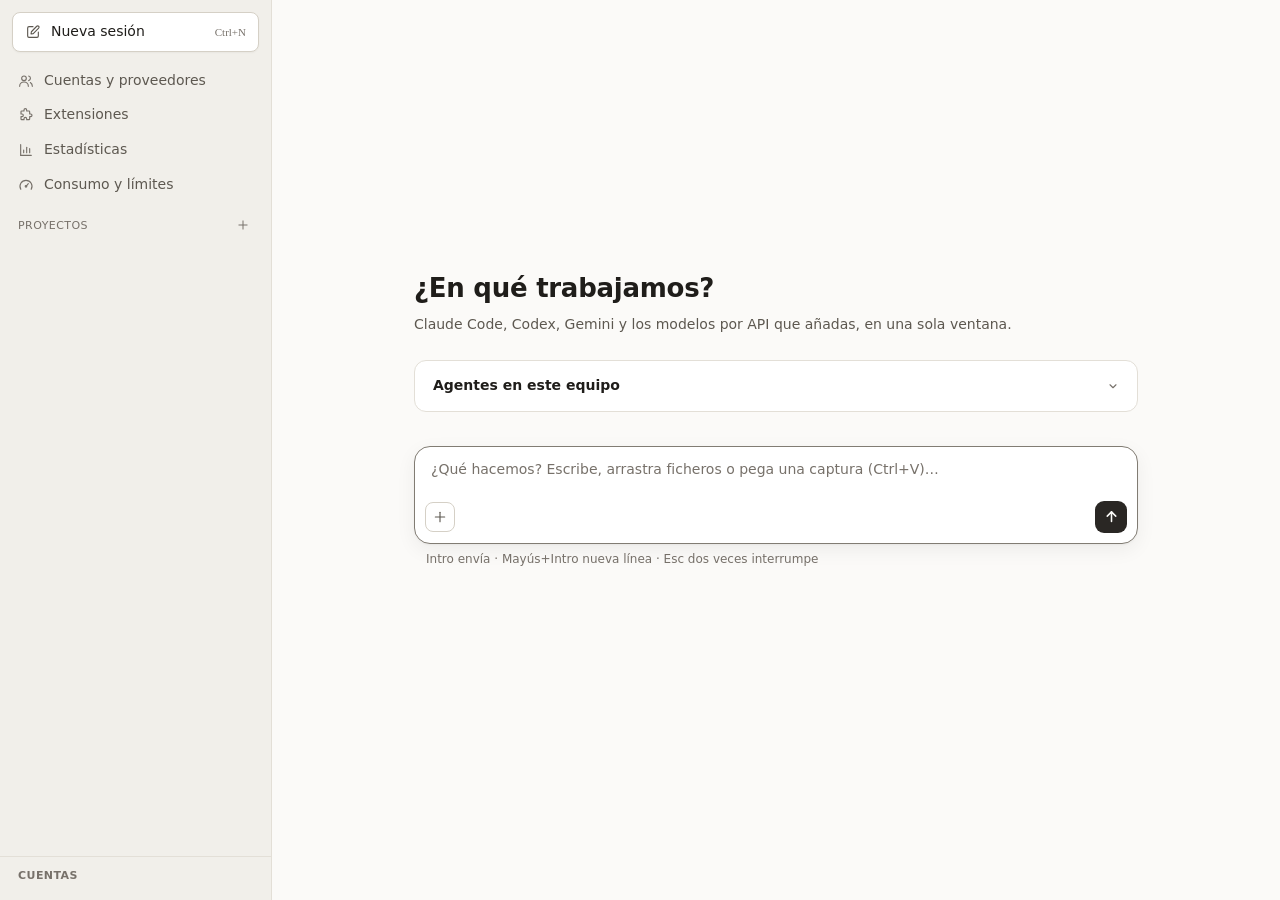
==== commit d5640147: "Interfaz pulida: iconos propios, inicio centrado y mejor contraste - Juego de iconos SVG propio (un " ====
--- a/src/MultiAgente.App/ui/index.html
+++ b/src/MultiAgente.App/ui/index.html
@@ -9,15 +9,46 @@
 <link rel="stylesheet" href="app.css">
 </head>
 <body>
+  <svg class="sprite" aria-hidden="true" focusable="false"><defs>
+    <symbol id="i-nueva" viewBox="0 0 24 24"><path d="M12 4H6a2 2 0 0 0-2 2v12a2 2 0 0 0 2 2h12a2 2 0 0 0 2-2v-6"/><path d="M17.6 3.4a2 2 0 0 1 2.9 2.9L12.4 14.4 9 15l.6-3.4Z"/></symbol>
+    <symbol id="i-cuentas" viewBox="0 0 24 24"><circle cx="9" cy="8" r="3.5"/><path d="M2.5 20a6.5 6.5 0 0 1 13 0"/><path d="M16 4.6a3.5 3.5 0 0 1 0 6.8"/><path d="M18.5 14.4A6.5 6.5 0 0 1 21.5 20"/></symbol>
+    <symbol id="i-extensiones" viewBox="0 0 24 24"><path d="M9 4.5a2 2 0 0 1 4 0V6h3.5a1 1 0 0 1 1 1v3.5H19a2 2 0 0 1 0 4h-1.5V18a1 1 0 0 1-1 1H13v-1.5a2 2 0 0 0-4 0V19H5.5a1 1 0 0 1-1-1v-3.5H6a2 2 0 0 0 0-4H4.5V7a1 1 0 0 1 1-1H9Z"/></symbol>
+    <symbol id="i-estadisticas" viewBox="0 0 24 24"><path d="M4 20V4"/><path d="M4 20h16"/><path d="M8.5 16v-4"/><path d="M13 16V8"/><path d="M17.5 16v-6"/></symbol>
+    <symbol id="i-consumo" viewBox="0 0 24 24"><path d="M4.2 18.5a9 9 0 1 1 15.6 0"/><path d="m12 14 3.5-4"/><circle cx="12" cy="14" r="1.2"/></symbol>
+    <symbol id="i-mas" viewBox="0 0 24 24"><path d="M12 5v14"/><path d="M5 12h14"/></symbol>
+    <symbol id="i-puntos" viewBox="0 0 24 24"><circle cx="5.5" cy="12" r="1.1" fill="currentColor"/><circle cx="12" cy="12" r="1.1" fill="currentColor"/><circle cx="18.5" cy="12" r="1.1" fill="currentColor"/></symbol>
+    <symbol id="i-chevron" viewBox="0 0 24 24"><path d="m9.5 6 6 6-6 6"/></symbol>
+    <symbol id="i-carpeta" viewBox="0 0 24 24"><path d="M3.5 7.5A2 2 0 0 1 5.5 5.5h3.7l2 2.2h7.3a2 2 0 0 1 2 2v7.8a2 2 0 0 1-2 2h-13a2 2 0 0 1-2-2Z"/></symbol>
+    <symbol id="i-enviar" viewBox="0 0 24 24"><path d="M12 19V5.5"/><path d="m6 11.5 6-6 6 6"/></symbol>
+    <symbol id="i-parar" viewBox="0 0 24 24"><rect x="7" y="7" width="10" height="10" rx="2" fill="currentColor" stroke="none"/></symbol>
+    <symbol id="i-cambios" viewBox="0 0 24 24"><path d="M8 4v10"/><path d="M3 9h10"/><path d="M14 18h7"/><path d="M15.5 4.5 20 9l-4.5 4.5"/></symbol>
+    <symbol id="i-archivar" viewBox="0 0 24 24"><rect x="3" y="4" width="18" height="4.5" rx="1"/><path d="M5 8.5V18a2 2 0 0 0 2 2h10a2 2 0 0 0 2-2V8.5"/><path d="M10 12.5h4"/></symbol>
+    <symbol id="i-cerrar" viewBox="0 0 24 24"><path d="M17.5 6.5l-11 11"/><path d="M6.5 6.5l11 11"/></symbol>
+    <symbol id="i-recargar" viewBox="0 0 24 24"><path d="M20 12a8 8 0 1 1-2.35-5.65"/><path d="M20 4.5v4h-4"/></symbol>
+    <symbol id="i-fichero" viewBox="0 0 24 24"><path d="M13.5 3H7a2 2 0 0 0-2 2v14a2 2 0 0 0 2 2h10a2 2 0 0 0 2-2V8.5Z"/><path d="M13.5 3v5.5H19"/></symbol>
+    <symbol id="i-leer" viewBox="0 0 24 24"><path d="M13.5 3H7a2 2 0 0 0-2 2v14a2 2 0 0 0 2 2h10a2 2 0 0 0 2-2V8.5Z"/><path d="M13.5 3v5.5H19"/><path d="M9 13h6"/><path d="M9 16.5h4"/></symbol>
+    <symbol id="i-editar" viewBox="0 0 24 24"><path d="M16.5 3.8a2.3 2.3 0 0 1 3.3 3.3L8.3 18.6 4 20l1.4-4.3Z"/><path d="m14.5 6 3.5 3.5"/></symbol>
+    <symbol id="i-borrar" viewBox="0 0 24 24"><path d="M4 7h16"/><path d="M9.5 7V4.5h5V7"/><path d="M6.5 7l.8 12a2 2 0 0 0 2 1.8h5.4a2 2 0 0 0 2-1.8l.8-12"/></symbol>
+    <symbol id="i-mover" viewBox="0 0 24 24"><path d="M5 9h13.5"/><path d="m15 5.5 3.5 3.5L15 12.5"/><path d="M19 15H5.5"/><path d="M9 11.5 5.5 15 9 18.5"/></symbol>
+    <symbol id="i-buscar" viewBox="0 0 24 24"><circle cx="11" cy="11" r="6.5"/><path d="m20 20-4.4-4.4"/></symbol>
+    <symbol id="i-ejecutar" viewBox="0 0 24 24"><path d="m5 7 5 5-5 5"/><path d="M12.5 17.5H19"/></symbol>
+    <symbol id="i-pensar" viewBox="0 0 24 24"><path d="M9.5 18h5"/><path d="M10.5 21h3"/><path d="M12 3a6 6 0 0 0-3.6 10.8c.6.5 1.1 1.3 1.1 2.2h5c0-.9.5-1.7 1.1-2.2A6 6 0 0 0 12 3Z"/></symbol>
+    <symbol id="i-red" viewBox="0 0 24 24"><circle cx="12" cy="12" r="8.5"/><path d="M3.5 12h17"/><path d="M12 3.5c2.3 2.4 3.4 5.2 3.4 8.5s-1.1 6.1-3.4 8.5c-2.3-2.4-3.4-5.2-3.4-8.5s1.1-6.1 3.4-8.5Z"/></symbol>
+    <symbol id="i-herramienta" viewBox="0 0 24 24"><path d="M14.5 5.5a4 4 0 0 0 4.9 4.9l-8.8 8.8a2.1 2.1 0 0 1-3-3l8.8-8.8a4 4 0 0 0-1.9-1.9"/><path d="M14.5 5.5 17 3l4 4-2.5 2.5"/></symbol>
+    <symbol id="i-modo" viewBox="0 0 24 24"><path d="M4 8h12.5"/><path d="m13.5 4.5 3.5 3.5-3.5 3.5"/><path d="M20 16H7.5"/><path d="M10.5 12.5 7 16l3.5 3.5"/></symbol>
+    <symbol id="i-hecho" viewBox="0 0 24 24"><circle cx="12" cy="12" r="8.5"/><path d="m8.5 12.2 2.3 2.3 4.7-4.8"/></symbol>
+    <symbol id="i-encurso" viewBox="0 0 24 24"><circle cx="12" cy="12" r="8.5"/><path d="M12 3.5a8.5 8.5 0 0 1 0 17Z" fill="currentColor" stroke="none"/></symbol>
+    <symbol id="i-pendiente" viewBox="0 0 24 24"><circle cx="12" cy="12" r="8.5"/></symbol>
+  </defs></svg>
   <aside>
-    <button class="nueva" id="btnNueva" title="Nueva sesión (Ctrl+N)">✎ Nueva sesión <kbd>Ctrl+N</kbd></button>
+    <button class="nueva" id="btnNueva" title="Nueva sesión (Ctrl+N)"><svg class="i" aria-hidden="true"><use href="#i-nueva"/></svg> Nueva sesión <kbd>Ctrl+N</kbd></button>
     <nav class="menu">
-      <button id="btnCuentas">⚙ Cuentas y proveedores</button>
-      <button id="btnExtensiones">🧩 Extensiones</button>
-      <button id="btnEstadisticas">📊 Estadísticas</button>
-      <button id="btnConsumo">⏱ Consumo y límites</button>
+      <button id="btnCuentas"><svg class="i" aria-hidden="true"><use href="#i-cuentas"/></svg>Cuentas y proveedores</button>
+      <button id="btnExtensiones"><svg class="i" aria-hidden="true"><use href="#i-extensiones"/></svg>Extensiones</button>
+      <button id="btnEstadisticas"><svg class="i" aria-hidden="true"><use href="#i-estadisticas"/></svg>Estadísticas</button>
+      <button id="btnConsumo"><svg class="i" aria-hidden="true"><use href="#i-consumo"/></svg>Consumo y límites</button>
     </nav>
-    <div class="seccion">Proyectos <button class="mas-proy" id="btnProyectoNuevo" title="Nuevo proyecto">＋</button></div>
+    <div class="seccion">Proyectos <button class="mas-proy" id="btnProyectoNuevo" title="Nuevo proyecto o importar conversaciones" aria-label="Nuevo proyecto o importar conversaciones"><svg class="i" aria-hidden="true"><use href="#i-mas"/></svg></button></div>
     <div class="arbol" id="arbol"></div>
     <div class="cuentas-lat">
       <h4>Cuentas</h4>
@@ -61,8 +92,8 @@
         <span class="contexto" id="sesContexto" hidden title="Contexto usado de la conversación"><i></i><b></b></span>
         <label class="quien" title="Cuenta que trabaja en esta sesión"><span class="punto" id="sesPunto"></span>
           <select id="sesCuenta"></select></label>
-        <button class="boton fino" id="btnCambios" title="Ver los ficheros cambiados">± Cambios <b id="cambiosN"></b></button>
-        <button class="boton fino" id="btnArchivar" title="Archivar la sesión (deja de verse en la lista)">Archivar</button>
+        <button class="boton fino fantasma" id="btnCambios" title="Ver los ficheros cambiados"><svg class="i" aria-hidden="true"><use href="#i-cambios"/></svg>Cambios <b id="cambiosN"></b></button>
+        <button class="boton fino fantasma" id="btnArchivar" title="Archivar la sesión (deja de verse en la lista)"><svg class="i" aria-hidden="true"><use href="#i-archivar"/></svg>Archivar</button>
       </header>
       <div class="conv" id="conv"><div class="col" id="entradas"></div></div>
       <div class="abajo" id="abajoSesion"></div>
@@ -94,7 +125,7 @@
         <p class="sub">Cuánto ha gastado cada cuenta. Las suscripciones de Claude informan de su bloque de 5 horas y de su límite
           semanal; el mes es el coste que informan los agentes frente al presupuesto que pongas. La marca de cada barra es donde
           el equipo pasa a otra cuenta.</p>
-        <p><button class="boton" id="btnConsumoActualizar">↻ Actualizar ahora</button></p>
+        <p><button class="boton" id="btnConsumoActualizar"><svg class="i" aria-hidden="true"><use href="#i-recargar"/></svg>Actualizar ahora</button></p>
         <div class="consumos" id="consumoCuentas"></div>
       </div></div>
     </section>
@@ -107,7 +138,7 @@
           Gemini a la vez). Los cambios valen para las sesiones que se abran a partir de ahora.</p>
 
         <h2 class="titulo-seccion">Servidores MCP
-          <button class="boton fino" id="btnMcpNuevo">＋ Añadir servidor</button>
+          <button class="boton fino" id="btnMcpNuevo"><svg class="i" aria-hidden="true"><use href="#i-mas"/></svg>Añadir servidor</button>
           <button class="boton fino" id="btnMcpImportar">Importar de mi configuración…</button></h2>
         <p class="sub">Herramientas externas (GitHub, bases de datos, navegador…). MultiAgente se las pasa a cada sesión: no se
           toca la configuración de cada agente. Las claves se guardan cifradas.</p>
@@ -116,7 +147,7 @@
         <div class="lista" id="listaMcp"></div>
 
         <h2 class="titulo-seccion">Skills
-          <button class="boton fino" id="btnSkillNueva">＋ Nueva</button>
+          <button class="boton fino" id="btnSkillNueva"><svg class="i" aria-hidden="true"><use href="#i-mas"/></svg>Nueva</button>
           <button class="boton fino" data-importar="skills">Importar de mi configuración…</button>
           <button class="boton fino" data-anadir="skills">Añadir carpeta…</button>
           <button class="boton fino" data-carpeta="skills">Abrir carpeta</button></h2>
@@ -150,7 +181,7 @@
           (~/.claude, ~/.codex, ~/.gemini) no se toca. Las claves se guardan cifradas en la carpeta de MultiAgente.</p>
         <div class="lista" id="listaCuentas"></div>
 
-        <h2 class="titulo-seccion">Equipos <button class="boton fino" id="btnNuevoEquipo">＋ Nuevo equipo</button></h2>
+        <h2 class="titulo-seccion">Equipos <button class="boton fino" id="btnNuevoEquipo"><svg class="i" aria-hidden="true"><use href="#i-mas"/></svg>Nuevo equipo</button></h2>
         <p class="sub">Un equipo reparte las sesiones «Automático» entre sus cuentas y, cuando una se agota, pasa la sesión a
           la siguiente con margen sin perder el hilo (mismo proveedor: la misma conversación; otro: con un resumen de lo hecho).</p>
         <div id="listaEquipos"></div>
@@ -192,8 +223,8 @@
           <button data-modo="git" title="Todo lo que ha cambiado en la carpeta desde el último commit (git)">Carpeta</button>
           <button data-modo="sesion" title="Las ediciones que han hecho los agentes en esta sesión">Esta sesión</button>
         </div>
-        <button class="boton fino" id="pcRecargar" title="Actualizar">↻</button>
-        <button class="boton fino" id="pcCerrar" title="Cerrar el visor">✕</button>
+        <button class="boton fino fantasma solo-icono" id="pcRecargar" title="Actualizar" aria-label="Actualizar"><svg class="i" aria-hidden="true"><use href="#i-recargar"/></svg></button>
+        <button class="boton fino fantasma solo-icono" id="pcCerrar" title="Cerrar el visor" aria-label="Cerrar el visor"><svg class="i" aria-hidden="true"><use href="#i-cerrar"/></svg></button>
       </header>
       <div class="panel-cuerpo" id="pcCuerpo"></div>
     </div>
@@ -246,7 +277,7 @@
     <div class="cola" hidden></div>
     <div class="caja">
       <div class="campos-nueva" hidden>
-        <button class="chip elige carpeta" title="Carpeta de trabajo">📁 <span>Elegir carpeta…</span></button>
+        <button class="chip elige carpeta" title="Carpeta de trabajo"><svg class="i" aria-hidden="true"><use href="#i-carpeta"/></svg><span>Elegir carpeta…</span></button>
         <select class="chip elige proyectos" title="Proyectos recientes"></select>
         <label class="chip elige">Quién <select class="cuenta-nueva"></select></label>
       </div>
@@ -255,11 +286,11 @@
         <div class="ordenes" hidden></div>
         <textarea rows="1" placeholder="Escribe, arrastra ficheros o pega una captura (Ctrl+V)…  / para órdenes"></textarea>
         <div class="fila">
-          <button class="mas-btn" title="Adjuntar ficheros">+</button>
+          <button class="mas-btn" title="Adjuntar ficheros" aria-label="Adjuntar ficheros"><svg class="i" aria-hidden="true"><use href="#i-mas"/></svg></button>
           <span class="opciones"></span>
           <div class="der">
-            <button class="parar" title="Interrumpir (Esc dos veces)" hidden>■</button>
-            <button class="enviar" title="Enviar (Intro)">↑</button>
+            <button class="parar" title="Interrumpir (Esc dos veces)" aria-label="Interrumpir" hidden><svg class="i" aria-hidden="true"><use href="#i-parar"/></svg></button>
+            <button class="enviar" title="Enviar (Intro)" aria-label="Enviar"><svg class="i" aria-hidden="true"><use href="#i-enviar"/></svg></button>
           </div>
         </div>
       </div>
--- a/src/MultiAgente.App/ui/app.css
+++ b/src/MultiAgente.App/ui/app.css
@@ -1,6 +1,6 @@
 :root{
   --ventana:#fbfaf8; --lateral:#f1efea; --tarjeta:#ffffff; --linea:#e3dfd7; --linea2:#d5d0c6;
-  --texto:#1f1d1a; --suave:#6b665e; --tenue:#9a948a; --tinta:#2a2724; --sobre-tinta:#fbfaf8;
+  --texto:#1f1d1a; --suave:#5d5850; --tenue:#77716a; --tinta:#2a2724; --sobre-tinta:#fbfaf8;
   --claude:#c96442; --codex:#10a37f; --gemini:#3b7ded; --api:#8b5cf6;
   --ambar:#b7791f; --ambar-fondo:#fdf4e3; --ambar-borde:#f0d9a8;
   --verde:#2f855a; --rojo:#c2410c; --rojo-fondo:#fdeee6; --azul:#2b6cb0; --sel:#e8e4dc; --burbuja:#ece8e0;
@@ -10,7 +10,7 @@
 @media (prefers-color-scheme: dark){
   :root{
     --ventana:#1e1d1b; --lateral:#191816; --tarjeta:#262421; --linea:#33302c; --linea2:#45413b;
-    --texto:#ece9e3; --suave:#a8a298; --tenue:#7b766d; --tinta:#ece9e3; --sobre-tinta:#1e1d1b;
+    --texto:#ece9e3; --suave:#aea89e; --tenue:#948e84; --tinta:#ece9e3; --sobre-tinta:#1e1d1b;
     --ambar:#e0a54a; --ambar-fondo:#2e2516; --ambar-borde:#5a4520; --verde:#5fb98a; --rojo:#f08a5d; --rojo-fondo:#3a2219;
     --sel:#2c2a26; --burbuja:#2c2a26; --sombra:0 1px 2px rgba(0,0,0,.3),0 8px 24px rgba(0,0,0,.4);
   }
@@ -414,3 +414,109 @@
 
 .agentes-mcp{display:flex;gap:16px;flex-wrap:wrap;color:var(--texto)}
 .agentes-mcp .casilla{display:flex;gap:6px;align-items:center;margin:0}
+
+/* ---------- Pulido: iconos propios, superficies del navegador, controles y movimiento */
+:root{--foco:color-mix(in srgb,var(--azul) 60%,transparent);--curva:cubic-bezier(.2,.8,.2,1)}
+.sprite{position:absolute;width:0;height:0;overflow:hidden}
+.i{width:16px;height:16px;flex:none;fill:none;stroke:currentColor;stroke-width:1.7;stroke-linecap:round;stroke-linejoin:round;vertical-align:-3px}
+
+::selection{background:color-mix(in srgb,var(--azul) 24%,transparent)}
+textarea,input{caret-color:var(--claude)}
+:focus-visible{outline:2px solid var(--foco);outline-offset:2px}
+:root{scrollbar-color:var(--linea2) transparent}
+*{scrollbar-width:thin}
+button,.chip,.ses,.proyecto,.pc-cab,.imp-fila,.cta,.mas-ses{transition:background-color .15s var(--curva),color .15s var(--curva),border-color .15s var(--curva),opacity .15s var(--curva)}
+
+/* Lateral */
+.nueva{gap:10px;font-weight:500;box-shadow:0 1px 2px rgba(0,0,0,.04)}
+.nueva .i{color:var(--suave)}
+.menu{gap:1px}
+.menu button{display:flex;align-items:center;gap:10px;padding:6px 10px}
+.menu button .i{color:var(--tenue);transition:color .15s var(--curva)}
+.menu button:hover .i,.menu button.on .i{color:var(--texto)}
+.menu button.on{font-weight:600}
+.mas-proy{display:inline-flex;padding:3px}
+.mas-proy .i{width:14px;height:14px}
+.proyecto .flecha,.pc-cab .flecha{display:inline-flex;align-items:center;justify-content:center;width:14px;font-size:0}
+.proyecto .flecha .i,.pc-cab .flecha .i{width:12px;height:12px;stroke-width:2;transition:transform .18s var(--curva)}
+.proyecto.abierto .flecha .i,.pc-cab.abierto .flecha .i{transform:rotate(90deg)}
+.proyecto .acc button{display:inline-flex;align-items:center;padding:3px}
+.proyecto .acc .i,.ses .mas-ses .i{width:14px;height:14px}
+.ses .mas-ses{display:inline-flex;padding:2px}
+
+/* Botones */
+.boton{display:inline-flex;align-items:center;justify-content:center;gap:6px}
+.boton .i{width:15px;height:15px}
+.boton.fino .i{width:14px;height:14px}
+.boton.fantasma{border-color:transparent;background:none;color:var(--suave)}
+.boton.fantasma:hover:not(:disabled){background:var(--burbuja);color:var(--texto)}
+.boton.solo-icono{padding:5px}
+.boton:active:not(:disabled){transform:translateY(.5px)}
+
+/* Cabecera de la sesión: controles a la misma altura */
+.cab{gap:10px}
+.cab .boton.fino,.quien{height:30px;box-sizing:border-box}
+#btnCambios.on{background:var(--sel);color:var(--texto);border-color:transparent}
+
+/* Inicio: el título y la caja juntos, en el centro */
+#vInicio{justify-content:center;padding-bottom:6vh}
+#vInicio>.conv{flex:0 1 auto;padding:0 0 18px}
+.bienvenida{padding-top:0}
+
+/* Caja de escribir */
+.mas-btn{display:inline-flex;align-items:center;justify-content:center;font-size:0}
+.mas-btn .i{width:16px;height:16px}
+.mas-btn:hover{background:var(--burbuja);color:var(--texto)}
+.enviar,.parar{display:inline-flex;align-items:center;justify-content:center;transition:background-color .15s var(--curva),transform .1s var(--curva),opacity .15s}
+.enviar .i{width:17px;height:17px;stroke-width:2.2}
+.parar .i{width:16px;height:16px}
+.enviar:hover:not(:disabled){background:color-mix(in srgb,var(--tinta) 82%,var(--claude))}
+.enviar:active:not(:disabled),.parar:active{transform:scale(.94)}
+.caja .dentro{transition:border-color .15s var(--curva),box-shadow .2s var(--curva)}
+.caja .dentro:focus-within{border-color:color-mix(in srgb,var(--suave) 70%,var(--linea2));box-shadow:0 1px 2px rgba(0,0,0,.04),0 6px 20px rgba(0,0,0,.06)}
+.chip.carpeta .i{width:15px;height:15px;color:var(--suave)}
+.fich .i{width:14px;height:14px;color:var(--suave)}
+
+/* Conversación */
+details.herr summary .ic{display:inline-flex;justify-content:center;color:var(--tenue)}
+details.herr summary .ic .i{width:14px;height:14px}
+details.herr summary:hover .tt{color:var(--texto)}
+.plan li{display:flex;align-items:flex-start;gap:8px;padding:2px 0}
+.plan li .i{width:15px;height:15px;margin-top:2px;color:var(--tenue)}
+.plan li.completed{text-decoration:none}
+.plan li.completed span{text-decoration:line-through}
+.plan li.completed .i{color:var(--verde)}
+.plan li.in_progress .i{color:var(--azul)}
+
+/* Desplegables de tarjeta: el mismo chevrón que el resto */
+.tarjeta>summary::after{content:"";width:12px;height:12px;flex:none;background:var(--tenue);
+  -webkit-mask:url("data:image/svg+xml,%3Csvg xmlns='http://www.w3.org/2000/svg' viewBox='0 0 24 24' fill='none' stroke='black' stroke-width='2.2' stroke-linecap='round' stroke-linejoin='round'%3E%3Cpath d='m9.5 6 6 6-6 6'/%3E%3C/svg%3E") center/contain no-repeat;
+  mask:url("data:image/svg+xml,%3Csvg xmlns='http://www.w3.org/2000/svg' viewBox='0 0 24 24' fill='none' stroke='black' stroke-width='2.2' stroke-linecap='round' stroke-linejoin='round'%3E%3Cpath d='m9.5 6 6 6-6 6'/%3E%3C/svg%3E") center/contain no-repeat;
+  transform:rotate(90deg);transition:transform .18s var(--curva)}
+.tarjeta[open]>summary::after{transform:rotate(-90deg)}
+
+/* Entradas: avisos y menús aparecen, no saltan */
+.avisos div{animation:entra-aviso .24s var(--curva)}
+.menu-flot:not([hidden]){animation:entra-menu .14s var(--curva);transform-origin:top left}
+@keyframes entra-aviso{from{opacity:0;transform:translateY(8px)}}
+@keyframes entra-menu{from{opacity:0;transform:translateY(-3px) scale(.98)}}
+@media (prefers-reduced-motion: reduce){
+  *,*::before,*::after{animation-duration:.01ms!important;animation-iteration-count:1!important;transition-duration:.01ms!important}
+}
+
+/* Selectores dentro de un chip: su flecha, dentro del chip */
+.chip.elige{max-width:none}
+.chip.elige select{appearance:none;-webkit-appearance:none;cursor:pointer;padding-right:16px;color:inherit;
+  background-image:linear-gradient(45deg,transparent 50%,currentColor 50%),linear-gradient(135deg,currentColor 50%,transparent 50%);
+  background-position:calc(100% - 7px) 55%,calc(100% - 3px) 55%;background-size:4px 4px;background-repeat:no-repeat}
+/* Estado de cada cuenta: un punto de color en vez de un carácter */
+.cuenta .t span::before{content:"";display:inline-block;width:7px;height:7px;border-radius:50%;background:currentColor;margin-right:7px;vertical-align:1px}
+.prov li .ok .i,.prov li .falta .i{width:14px;height:14px;vertical-align:-2px}
+.banda .i{width:15px;height:15px;vertical-align:-3px;color:var(--azul)}
+.sube .i{transform:rotate(-90deg)} .baja .i{transform:rotate(90deg)}
+.sube,.baja{display:inline-flex;align-items:center;justify-content:center}
+
+/* El botón principal conserva su color al pasar por encima (antes perdía el contraste) */
+.boton.prim:hover:not(:disabled){background:color-mix(in srgb,var(--tinta) 84%,var(--claude));color:var(--sobre-tinta)}
+.seg button{padding:4px 11px}
+.pie{font-size:12px}
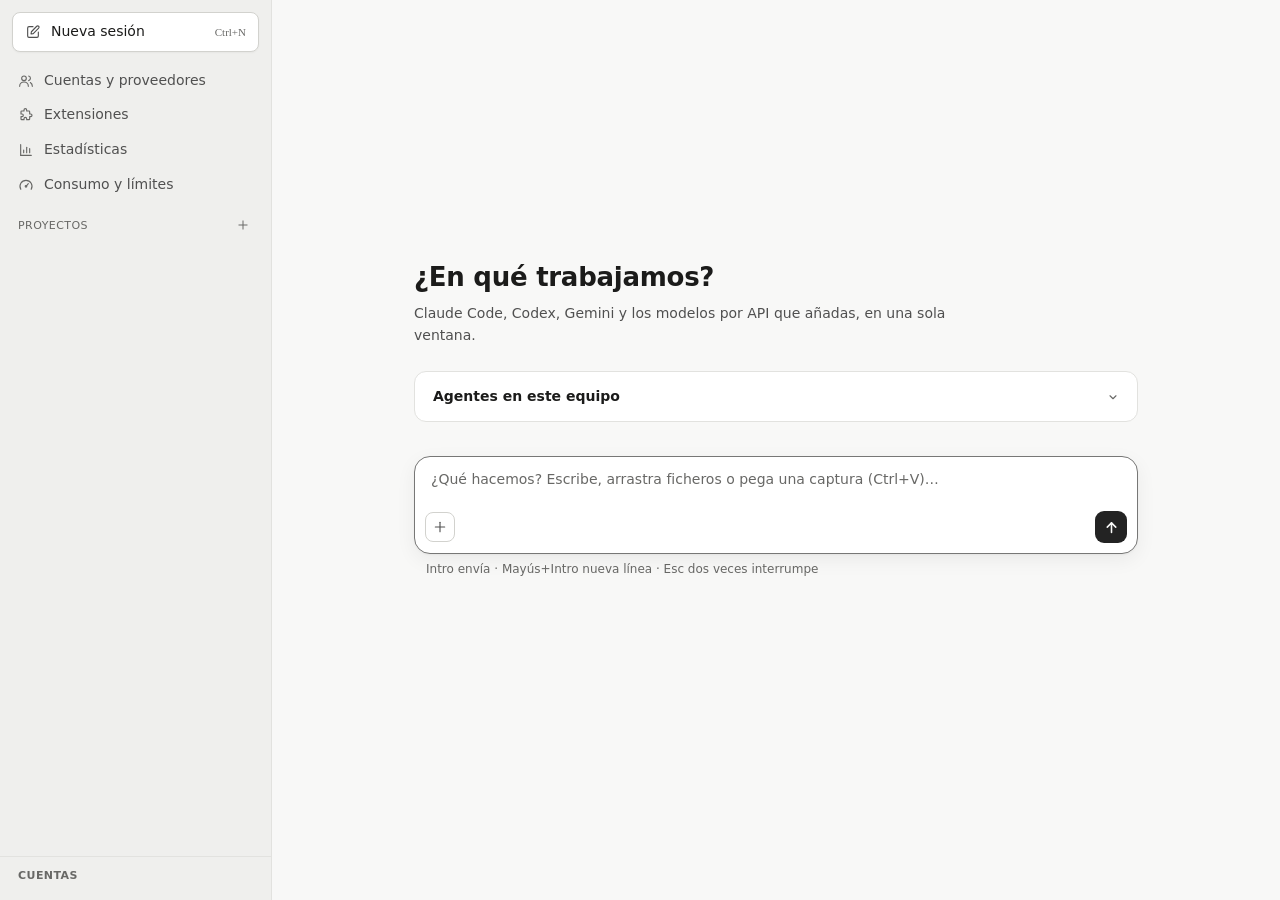
==== commit a4a5215a: "MultiAgente 0.8: interfaz revisada (permisos, relevo, accesibilidad e identidad neutral) Tras una re" ====
--- a/src/MultiAgente.App/ui/index.html
+++ b/src/MultiAgente.App/ui/index.html
@@ -38,6 +38,10 @@
     <symbol id="i-modo" viewBox="0 0 24 24"><path d="M4 8h12.5"/><path d="m13.5 4.5 3.5 3.5-3.5 3.5"/><path d="M20 16H7.5"/><path d="M10.5 12.5 7 16l3.5 3.5"/></symbol>
     <symbol id="i-hecho" viewBox="0 0 24 24"><circle cx="12" cy="12" r="8.5"/><path d="m8.5 12.2 2.3 2.3 4.7-4.8"/></symbol>
     <symbol id="i-encurso" viewBox="0 0 24 24"><circle cx="12" cy="12" r="8.5"/><path d="M12 3.5a8.5 8.5 0 0 1 0 17Z" fill="currentColor" stroke="none"/></symbol>
+    <symbol id="i-ojo" viewBox="0 0 24 24"><path d="M2.5 12S6 5.5 12 5.5 21.5 12 21.5 12 18 18.5 12 18.5 2.5 12 2.5 12Z"/><circle cx="12" cy="12" r="2.8"/></symbol>
+    <symbol id="i-atencion" viewBox="0 0 24 24"><circle cx="12" cy="12" r="8.5"/><path d="M12 7.5v5.5"/><circle cx="12" cy="16.3" r=".9" fill="currentColor"/></symbol>
+    <symbol id="i-error" viewBox="0 0 24 24"><circle cx="12" cy="12" r="8.5"/><path d="m9 9 6 6"/><path d="m15 9-6 6"/></symbol>
+    <symbol id="i-restaurar" viewBox="0 0 24 24"><path d="M4 12a8 8 0 1 0 2.35-5.65"/><path d="M4 4.5v4h4"/></symbol>
     <symbol id="i-pendiente" viewBox="0 0 24 24"><circle cx="12" cy="12" r="8.5"/></symbol>
   </defs></svg>
   <aside>
@@ -198,7 +202,7 @@
             <label>Nombre de la cuenta <input id="fcAlias" maxlength="40" placeholder="p. ej. Claude trabajo, GLM, DeepSeek"></label>
             <label id="fcClaveL">Clave de API
               <span class="fila-campo"><input id="fcClave" type="password" autocomplete="off" spellcheck="false">
-              <button class="boton fino" id="fcVerClave" type="button" title="Ver u ocultar">👁</button></span>
+              <button class="boton fino solo-icono" id="fcVerClave" type="button" title="Ver u ocultar la clave" aria-label="Ver u ocultar la clave"><svg class="i" aria-hidden="true"><use href="#i-ojo"/></svg></button></span>
               <button class="enlace" id="fcDondeClave" type="button"></button>
             </label>
             <label id="fcEndpointL">Dirección de la API <input id="fcEndpoint" spellcheck="false"></label>
@@ -251,8 +255,8 @@
       originales no se tocan) y las sigues con tus cuentas: con una del mismo proveedor se retoman tal cual; con otra, el agente
       recibe la conversación.</p>
     <div class="imp-filtros">
-      <input id="imBuscar" type="search" placeholder="Buscar por título o carpeta…" spellcheck="false">
-      <select id="imOrigen"><option value="">Todas</option><option value="Claude">Claude Code</option><option value="Codex">Codex</option><option value="Gemini">Gemini CLI</option></select>
+      <input id="imBuscar" type="search" placeholder="Buscar por título o carpeta…" aria-label="Buscar conversaciones" spellcheck="false">
+      <select id="imOrigen" aria-label="Agente"><option value="">Todas</option><option value="Claude">Claude Code</option><option value="Codex">Codex</option><option value="Gemini">Gemini CLI</option></select>
       <label class="casilla"><input type="checkbox" id="imOcultar" checked> Ocultar las ya importadas</label>
     </div>
     <div class="imp-lista" id="imLista"></div>
@@ -265,26 +269,33 @@
     </footer>
   </dialog>
 
+  <dialog class="dialogo" id="dlgPedir" aria-labelledby="dqTitulo">
+    <h2 id="dqTitulo"></h2>
+    <p class="ayuda" id="dqTexto"></p>
+    <div class="campos" id="dqCampos"></div>
+    <footer><button class="boton" id="dqCancelar" type="button">Cancelar</button><button class="boton prim" id="dqAceptar" type="button">Aceptar</button></footer>
+  </dialog>
+
   <div class="menu-flot" id="menuFlot" role="menu" hidden></div>
 
   <div class="soltar" id="soltar" hidden><b>Suelta para adjuntar</b><span>Se enviarán con tu mensaje</span></div>
   <div class="avisos" id="avisos" aria-live="polite"></div>
 
   <template id="tCaja">
-    <div class="banda relevo" hidden></div>
-    <div class="banda" hidden></div>
     <div class="permiso" hidden></div>
+    <div class="banda" hidden role="alert"></div>
+    <div class="banda relevo" hidden role="status"></div>
     <div class="cola" hidden></div>
     <div class="caja">
       <div class="campos-nueva" hidden>
         <button class="chip elige carpeta" title="Carpeta de trabajo"><svg class="i" aria-hidden="true"><use href="#i-carpeta"/></svg><span>Elegir carpeta…</span></button>
-        <select class="chip elige proyectos" title="Proyectos recientes"></select>
-        <label class="chip elige">Quién <select class="cuenta-nueva"></select></label>
+        <select class="chip elige proyectos" title="Proyectos" aria-label="Proyecto"></select>
+        <label class="chip elige">Cuenta <select class="cuenta-nueva" aria-label="Cuenta que trabaja"></select></label>
       </div>
       <div class="dentro">
         <div class="pend" hidden></div>
         <div class="ordenes" hidden></div>
-        <textarea rows="1" placeholder="Escribe, arrastra ficheros o pega una captura (Ctrl+V)…  / para órdenes"></textarea>
+        <textarea rows="1" aria-label="Mensaje para el agente" placeholder="Escribe, arrastra ficheros o pega una captura (Ctrl+V)…  / para órdenes"></textarea>
         <div class="fila">
           <button class="mas-btn" title="Adjuntar ficheros" aria-label="Adjuntar ficheros"><svg class="i" aria-hidden="true"><use href="#i-mas"/></svg></button>
           <span class="opciones"></span>
--- a/src/MultiAgente.App/ui/app.css
+++ b/src/MultiAgente.App/ui/app.css
@@ -1,18 +1,21 @@
 :root{
-  --ventana:#fbfaf8; --lateral:#f1efea; --tarjeta:#ffffff; --linea:#e3dfd7; --linea2:#d5d0c6;
-  --texto:#1f1d1a; --suave:#5d5850; --tenue:#77716a; --tinta:#2a2724; --sobre-tinta:#fbfaf8;
+  /* Neutros de «centralita»: gris piedra, sin el marfil de ningún proveedor */
+  --ventana:#f8f8f7; --lateral:#efefed; --tarjeta:#ffffff; --linea:#e2e2df; --linea2:#d2d2ce;
+  --texto:#1b1b1a; --suave:#505050; --tenue:#686866; --tinta:#232323; --sobre-tinta:#f8f8f7;
+  /* Proveedores: solo identifican cuentas */
   --claude:#c96442; --codex:#10a37f; --gemini:#3b7ded; --api:#8b5cf6;
-  --ambar:#b7791f; --ambar-fondo:#fdf4e3; --ambar-borde:#f0d9a8;
-  --verde:#2f855a; --rojo:#c2410c; --rojo-fondo:#fdeee6; --azul:#2b6cb0; --sel:#e8e4dc; --burbuja:#ece8e0;
+  /* Estados: ámbar = te necesita; rojo = error; verde = listo; azul = información */
+  --ambar:#82530b; --ambar-fondo:#fbf3e3; --ambar-borde:#ead3a2;
+  --verde:#24704a; --rojo:#b2390a; --rojo-fondo:#fcebe4; --azul:#2a62a6; --sel:#e5e5e2; --burbuja:#ebebe9;
   --sombra:0 1px 2px rgba(0,0,0,.05),0 8px 24px rgba(0,0,0,.08);
   --mono:"Cascadia Mono",Consolas,monospace;
 }
 @media (prefers-color-scheme: dark){
   :root{
-    --ventana:#1e1d1b; --lateral:#191816; --tarjeta:#262421; --linea:#33302c; --linea2:#45413b;
-    --texto:#ece9e3; --suave:#aea89e; --tenue:#948e84; --tinta:#ece9e3; --sobre-tinta:#1e1d1b;
-    --ambar:#e0a54a; --ambar-fondo:#2e2516; --ambar-borde:#5a4520; --verde:#5fb98a; --rojo:#f08a5d; --rojo-fondo:#3a2219;
-    --sel:#2c2a26; --burbuja:#2c2a26; --sombra:0 1px 2px rgba(0,0,0,.3),0 8px 24px rgba(0,0,0,.4);
+    --ventana:#1b1b1c; --lateral:#161617; --tarjeta:#232325; --linea:#313133; --linea2:#444447;
+    --texto:#ececec; --suave:#b2b2b4; --tenue:#929296; --tinta:#ececec; --sobre-tinta:#1b1b1c;
+    --ambar:#e0a54a; --ambar-fondo:#2d2516; --ambar-borde:#5a4520; --verde:#5fb98a; --rojo:#f08a5d; --rojo-fondo:#3a2219;
+    --azul:#7aaef5; --sel:#2c2c2f; --burbuja:#2a2a2c; --sombra:0 1px 2px rgba(0,0,0,.3),0 8px 24px rgba(0,0,0,.4);
   }
 }
 *{box-sizing:border-box}
@@ -416,12 +419,12 @@
 .agentes-mcp .casilla{display:flex;gap:6px;align-items:center;margin:0}
 
 /* ---------- Pulido: iconos propios, superficies del navegador, controles y movimiento */
-:root{--foco:color-mix(in srgb,var(--azul) 60%,transparent);--curva:cubic-bezier(.2,.8,.2,1)}
+:root{--foco:color-mix(in srgb,var(--texto) 60%,transparent);--curva:cubic-bezier(.2,.8,.2,1)}
 .sprite{position:absolute;width:0;height:0;overflow:hidden}
 .i{width:16px;height:16px;flex:none;fill:none;stroke:currentColor;stroke-width:1.7;stroke-linecap:round;stroke-linejoin:round;vertical-align:-3px}
 
-::selection{background:color-mix(in srgb,var(--azul) 24%,transparent)}
-textarea,input{caret-color:var(--claude)}
+::selection{background:color-mix(in srgb,var(--texto) 16%,transparent)}
+textarea,input{caret-color:var(--texto)}
 :focus-visible{outline:2px solid var(--foco);outline-offset:2px}
 :root{scrollbar-color:var(--linea2) transparent}
 *{scrollbar-width:thin}
@@ -470,7 +473,7 @@
 .enviar,.parar{display:inline-flex;align-items:center;justify-content:center;transition:background-color .15s var(--curva),transform .1s var(--curva),opacity .15s}
 .enviar .i{width:17px;height:17px;stroke-width:2.2}
 .parar .i{width:16px;height:16px}
-.enviar:hover:not(:disabled){background:color-mix(in srgb,var(--tinta) 82%,var(--claude))}
+.enviar:hover:not(:disabled){background:color-mix(in srgb,var(--tinta) 84%,var(--sobre-tinta))}
 .enviar:active:not(:disabled),.parar:active{transform:scale(.94)}
 .caja .dentro{transition:border-color .15s var(--curva),box-shadow .2s var(--curva)}
 .caja .dentro:focus-within{border-color:color-mix(in srgb,var(--suave) 70%,var(--linea2));box-shadow:0 1px 2px rgba(0,0,0,.04),0 6px 20px rgba(0,0,0,.06)}
@@ -517,6 +520,72 @@
 .sube,.baja{display:inline-flex;align-items:center;justify-content:center}
 
 /* El botón principal conserva su color al pasar por encima (antes perdía el contraste) */
-.boton.prim:hover:not(:disabled){background:color-mix(in srgb,var(--tinta) 84%,var(--claude));color:var(--sobre-tinta)}
+.boton.prim:hover:not(:disabled){background:color-mix(in srgb,var(--tinta) 84%,var(--sobre-tinta));color:var(--sobre-tinta)}
 .seg button{padding:4px 11px}
 .pie{font-size:12px}
+
+/* ---------- Lateral: fila de sesión (botón + menú, los dos con teclado) y estados con forma */
+.ses-fila{position:relative}
+.ses-fila .ses{padding-right:34px}
+.ses-fila .mas-ses{position:absolute;right:14px;top:50%;transform:translateY(-50%);border:0;background:none;visibility:hidden;
+  color:var(--tenue);padding:3px;border-radius:5px;display:inline-flex}
+.ses-fila:hover .mas-ses,.ses-fila:focus-within .mas-ses,.ses-fila .ses.activa~.mas-ses{visibility:visible}
+.ses-fila .mas-ses:hover{background:var(--linea);color:var(--texto)}
+.ses-fila .ses .punto{margin-right:0}
+.est-i{position:absolute;left:8px;top:50%;margin-top:-7px;width:14px;height:14px;stroke-width:2}
+.est-i.atencion{color:var(--ambar)}
+.est-i.error{color:var(--rojo)}
+.est.PidePermiso,.est.Error{display:none}
+.grupo-urgente{margin:6px 8px 4px;padding:4px 0;border-radius:9px;background:color-mix(in srgb,var(--ambar) 9%,transparent)}
+.grupo-urgente .ses{margin:1px 0;width:100%}
+.titulo-urgente{padding:2px 10px 4px;font-size:11.5px;font-weight:600;color:var(--ambar)}
+.proyecto .acc{display:flex;opacity:0;transition:opacity .15s var(--curva)}
+.proyecto:hover .acc,.proyecto:focus-within .acc{opacity:1}
+.proyecto:focus-visible{outline:2px solid var(--foco);outline-offset:-2px}
+button.proyecto{border:0;background:none;width:calc(100% - 16px);text-align:left;font:inherit;font-weight:600;font-size:13px}
+.archivadas-cab{margin-top:14px;color:var(--suave)}
+.ses-fila.archivada .ses{color:var(--suave)}
+
+/* ---------- Zona de abajo: un solo protagonista */
+.permiso>div{border-color:var(--ambar);display:flex;flex-direction:column;gap:10px}
+.permiso .pt{display:flex;align-items:flex-start;gap:8px;margin:0}
+.permiso .pt .i{margin-top:2px;color:var(--ambar)}
+.permiso-det{max-height:220px;overflow:auto;border:1px solid var(--linea);border-radius:8px;background:var(--ventana)}
+.permiso-det .udif{border:0}
+.permiso-det pre{margin:0;padding:8px 12px;font:12px/1.5 var(--mono);white-space:pre-wrap}
+.pd-ruta{padding:6px 12px;font-size:12px;color:var(--suave);border-bottom:1px solid var(--linea)}
+.permiso .ops{align-items:center}
+.permiso .atajos{margin-left:auto;font-size:12px;color:var(--tenue)}
+.banda.relevo>div{padding:6px 10px}
+.banda.relevo>div>span{display:flex;align-items:center;gap:4px;min-width:0;white-space:nowrap;overflow:hidden}
+.banda.relevo .motivo{color:var(--suave);overflow:hidden;text-overflow:ellipsis}
+.cola>div{display:flex;gap:4px;white-space:nowrap;overflow:hidden;padding:5px 12px}
+.cola>div span{overflow:hidden;text-overflow:ellipsis}
+.cola>div b{font-weight:600;color:var(--texto)}
+body.veterano #abajoSesion .pie>span:first-child{visibility:hidden}
+
+/* ---------- Conversación: el límite es información (el equipo lo resuelve), no un error */
+.aviso.limite{background:var(--ambar-fondo);color:var(--texto)}
+.relevo-linea>span{display:inline-flex;align-items:center;gap:5px}
+.relevo-linea .i{width:14px;height:14px;color:var(--suave)}
+
+/* ---------- Avisos con acción y diálogo propio */
+.avisos div{cursor:pointer}
+.avisos .enlace{color:var(--sobre-tinta);font-weight:600}
+.boton.prim.peligro-prim{background:var(--rojo);border-color:var(--rojo);color:#fff}
+.boton.prim.peligro-prim:hover:not(:disabled){background:color-mix(in srgb,var(--rojo) 85%,#000)}
+#dlgPedir .campos{margin-top:12px}
+
+/* ---------- Color: logotipos con monograma legible, código y textos secundarios con contraste AA */
+.logo{background-image:linear-gradient(rgba(0,0,0,.24),rgba(0,0,0,.24));font-size:12px;letter-spacing:.02em}
+.sub{max-width:66ch}
+.cuenta .uso,span.uso{font-size:12px}
+@media (prefers-color-scheme: light){
+  .hljs-keyword,.hljs-doctag,.hljs-meta .hljs-keyword,.hljs-template-tag,.hljs-template-variable,.hljs-type,.hljs-variable.language_{color:#b0182b}
+  .hljs-built_in,.hljs-symbol{color:#9a4100}
+  .hljs-number,.hljs-attr,.hljs-attribute,.hljs-literal,.hljs-meta,.hljs-operator,.hljs-selector-attr,.hljs-selector-class,.hljs-selector-id,.hljs-variable{color:#00539f}
+  .hljs-title,.hljs-title.class_,.hljs-title.function_{color:#5e35b1}
+  .hljs-comment,.hljs-code,.hljs-formula{color:#5c636b}
+}
+.banda.relevo>div>span span{flex:none}
+.banda.relevo>div>span .motivo{flex:0 1 auto;min-width:0}
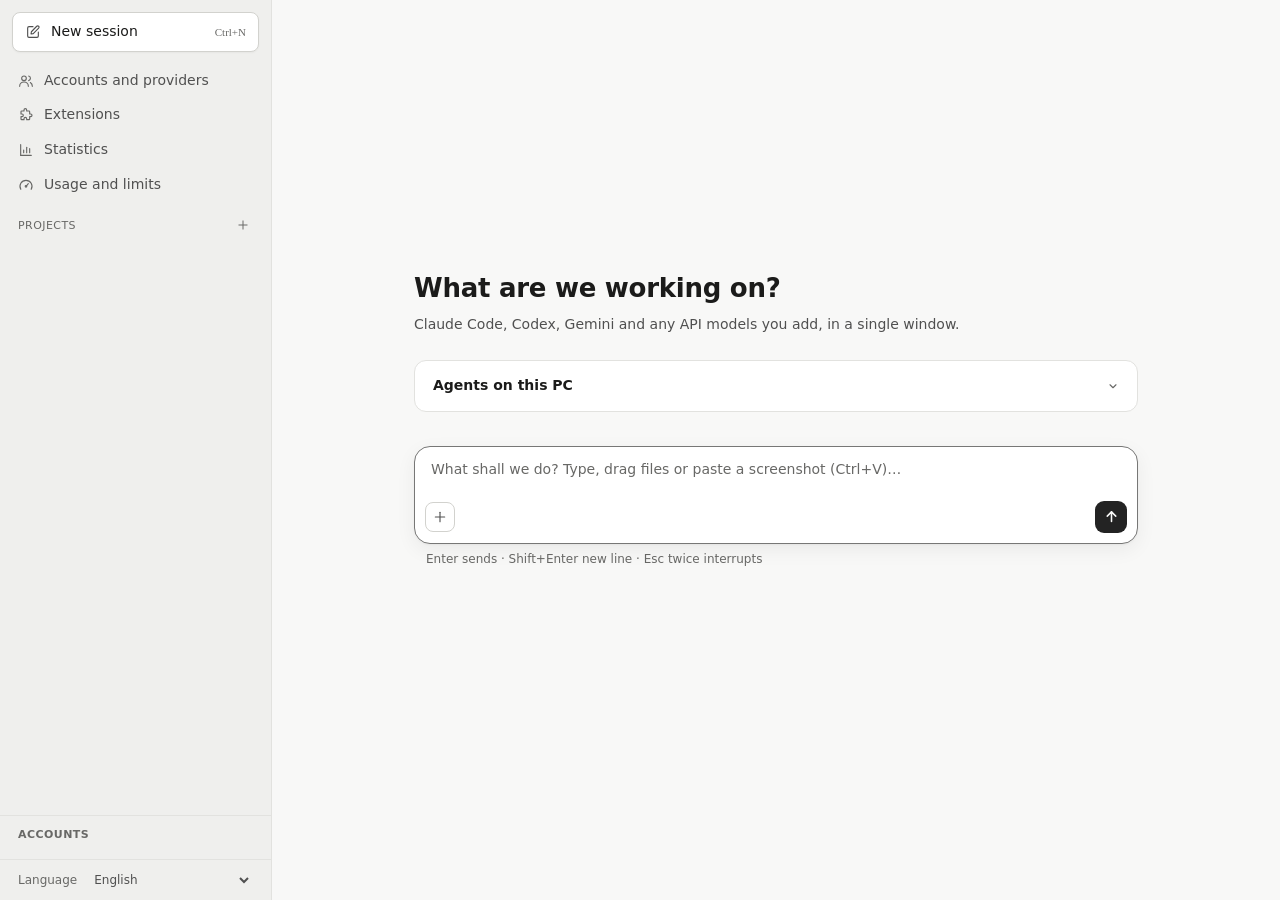
==== commit 63547e0a: "MultiAgente 0.9: interfaz en castellano, inglés y catalán - Selector «Idioma» abajo del lateral; la " ====
--- a/src/MultiAgente.App/ui/index.html
+++ b/src/MultiAgente.App/ui/index.html
@@ -58,6 +58,7 @@
       <h4>Cuentas</h4>
       <div id="cuentasLat"></div>
     </div>
+    <label class="idioma-lat"><span>Idioma</span><select id="selIdioma" aria-label="Idioma de la aplicación"></select></label>
   </aside>
 
   <main>
@@ -313,6 +314,9 @@
 <script src="lib/purify.min.js"></script>
 <script src="lib/highlight.min.js"></script>
 <script src="lib/diff.min.js"></script>
+<script src="idiomas/en.js"></script>
+<script src="idiomas/ca.js"></script>
+<script src="idiomas.js"></script>
 <script src="app.js"></script>
 </body>
 </html>
--- a/src/MultiAgente.App/ui/app.css
+++ b/src/MultiAgente.App/ui/app.css
@@ -62,6 +62,9 @@
 .cta{display:flex;align-items:center;gap:8px;padding:3px 18px;font-size:12.5px}
 .cta .a{flex:1;white-space:nowrap;overflow:hidden;text-overflow:ellipsis}
 .cta .e{font-size:11.5px;color:var(--tenue)} .cta .e.falta{color:var(--ambar)}
+.idioma-lat{display:flex;align-items:center;gap:8px;border-top:1px solid var(--linea);padding:8px 18px;font-size:12px;color:var(--tenue)}
+.idioma-lat select{flex:1;border:1px solid transparent;background:none;color:var(--suave);border-radius:6px;padding:3px 4px;font:inherit;cursor:pointer}
+.idioma-lat select:hover{background:var(--burbuja)}
 
 /* ---------- Vistas */
 main{flex:1;display:flex;min-width:0;min-height:0}
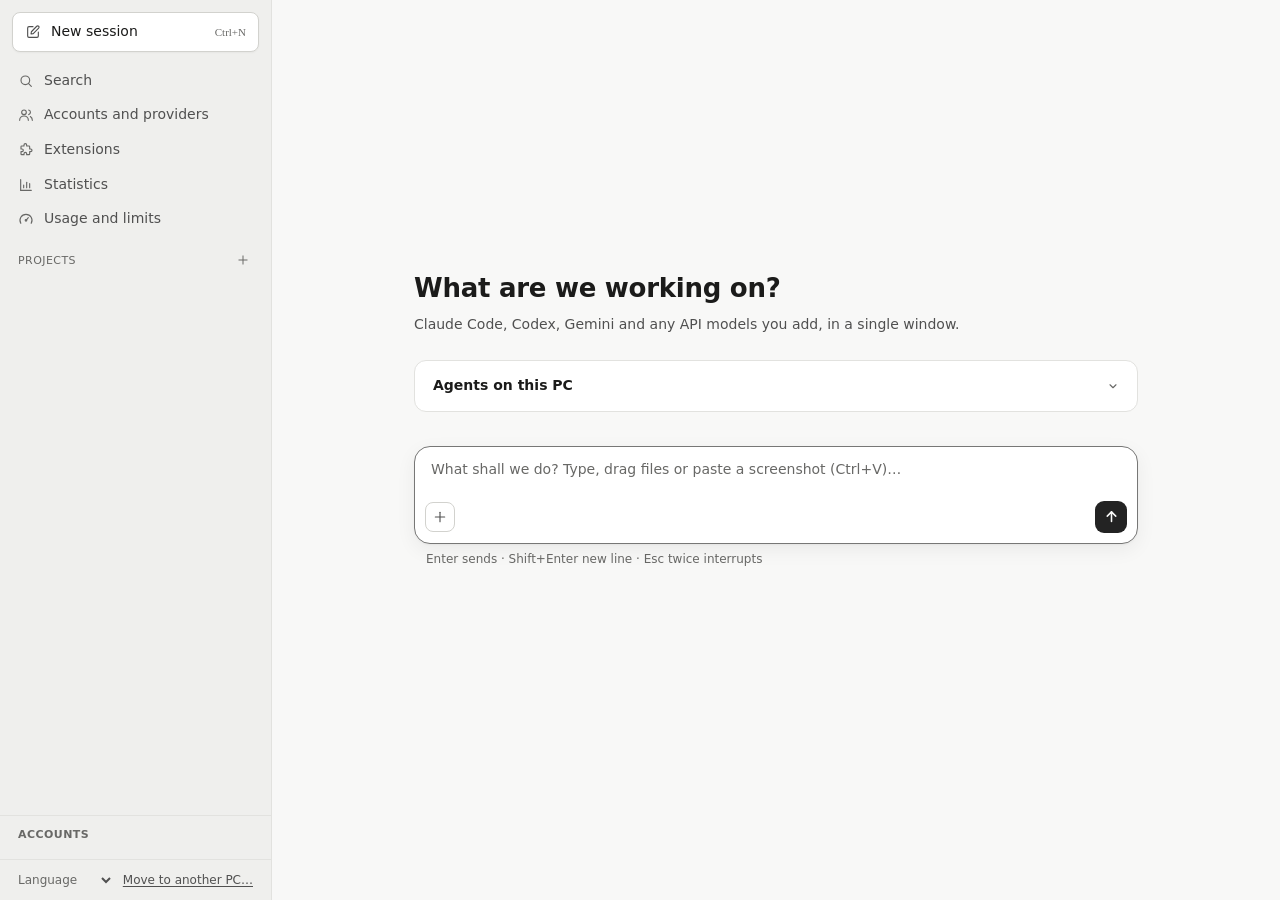
==== commit 0411ad42: "Search across conversations, archive a whole project and move to another PC - Search (sidebar or Ctr" ====
--- a/src/MultiAgente.App/ui/index.html
+++ b/src/MultiAgente.App/ui/index.html
@@ -47,6 +47,7 @@
   <aside>
     <button class="nueva" id="btnNueva" title="Nueva sesión (Ctrl+N)"><svg class="i" aria-hidden="true"><use href="#i-nueva"/></svg> Nueva sesión <kbd>Ctrl+N</kbd></button>
     <nav class="menu">
+      <button id="btnBuscar" title="Buscar en las conversaciones (Ctrl+K)"><svg class="i" aria-hidden="true"><use href="#i-buscar"/></svg>Buscar</button>
       <button id="btnCuentas"><svg class="i" aria-hidden="true"><use href="#i-cuentas"/></svg>Cuentas y proveedores</button>
       <button id="btnExtensiones"><svg class="i" aria-hidden="true"><use href="#i-extensiones"/></svg>Extensiones</button>
       <button id="btnEstadisticas"><svg class="i" aria-hidden="true"><use href="#i-estadisticas"/></svg>Estadísticas</button>
@@ -58,7 +59,10 @@
       <h4>Cuentas</h4>
       <div id="cuentasLat"></div>
     </div>
-    <label class="idioma-lat"><span>Idioma</span><select id="selIdioma" aria-label="Idioma de la aplicación"></select></label>
+    <div class="idioma-lat">
+      <label><span>Idioma</span><select id="selIdioma" aria-label="Idioma de la aplicación"></select></label>
+      <button class="enlace" id="btnTraslado" title="Un fichero con tus proyectos, conversaciones y cuentas para seguir en otro PC">Llevar a otro PC…</button>
+    </div>
   </aside>
 
   <main>
@@ -102,6 +106,18 @@
       </header>
       <div class="conv" id="conv"><div class="col" id="entradas"></div></div>
       <div class="abajo" id="abajoSesion"></div>
+    </section>
+
+    <!-- Buscar en las conversaciones -->
+    <section class="vista" id="vBuscar" hidden>
+      <div class="conv"><div class="col ancha">
+        <h1>Buscar</h1>
+        <p class="sub">En los títulos y en lo que habéis escrito tú y los agentes, también en las sesiones archivadas. Da igual
+          que escribas con mayúsculas o sin tildes.</p>
+        <input id="buscarTexto" class="buscador" type="search" placeholder="¿Qué buscas?" aria-label="Buscar en las conversaciones" spellcheck="false" autocomplete="off">
+        <p class="tenue buscar-info" id="buscarInfo" aria-live="polite"></p>
+        <div class="lista" id="buscarLista" hidden></div>
+      </div></div>
     </section>
 
     <!-- Estadísticas -->
--- a/src/MultiAgente.App/ui/app.css
+++ b/src/MultiAgente.App/ui/app.css
@@ -63,7 +63,9 @@
 .cta .a{flex:1;white-space:nowrap;overflow:hidden;text-overflow:ellipsis}
 .cta .e{font-size:11.5px;color:var(--tenue)} .cta .e.falta{color:var(--ambar)}
 .idioma-lat{display:flex;align-items:center;gap:8px;border-top:1px solid var(--linea);padding:8px 18px;font-size:12px;color:var(--tenue)}
-.idioma-lat select{flex:1;border:1px solid transparent;background:none;color:var(--suave);border-radius:6px;padding:3px 4px;font:inherit;cursor:pointer}
+.idioma-lat label{display:flex;align-items:center;gap:8px;flex:1;min-width:0}
+.idioma-lat .enlace{font-size:12px;white-space:nowrap}
+.idioma-lat select{flex:1;min-width:0;border:1px solid transparent;background:none;color:var(--suave);border-radius:6px;padding:3px 4px;font:inherit;cursor:pointer}
 .idioma-lat select:hover{background:var(--burbuja)}
 
 /* ---------- Vistas */
@@ -592,3 +594,16 @@
 }
 .banda.relevo>div>span span{flex:none}
 .banda.relevo>div>span .motivo{flex:0 1 auto;min-width:0}
+
+/* Buscar en las conversaciones */
+.buscador{width:100%;border:1px solid var(--linea2);background:var(--tarjeta);border-radius:10px;padding:10px 14px;font-size:15px;color:var(--texto)}
+.buscar-info{margin:10px 2px 12px;font-size:13px;min-height:1.5em}
+.resultado{display:flex;flex-direction:column;gap:4px;width:100%;text-align:left;border:0;border-top:1px solid var(--linea);background:none;padding:10px 16px}
+.resultado:first-child{border-top:0}
+.resultado:hover,.resultado:focus-visible{background:var(--sel)}
+.r-cab{display:flex;flex-wrap:wrap;align-items:baseline;gap:4px 10px;font-size:12.5px}
+.r-tit{font-size:14px;font-weight:600;color:var(--texto)}
+.r-frag{font-size:13px;color:var(--suave);overflow-wrap:anywhere}
+.r-frag mark,.resultado mark{background:var(--ambar-fondo);color:var(--texto);box-shadow:inset 0 -2px 0 var(--ambar-borde);border-radius:2px;padding:0 1px}
+.insignia{font-size:11px;padding:0 6px;border-radius:999px;border:1px solid var(--linea2);color:var(--tenue)}
+#entradas .destacada{outline:2px solid var(--ambar-borde);outline-offset:4px;border-radius:8px;transition:outline-color 1s}
